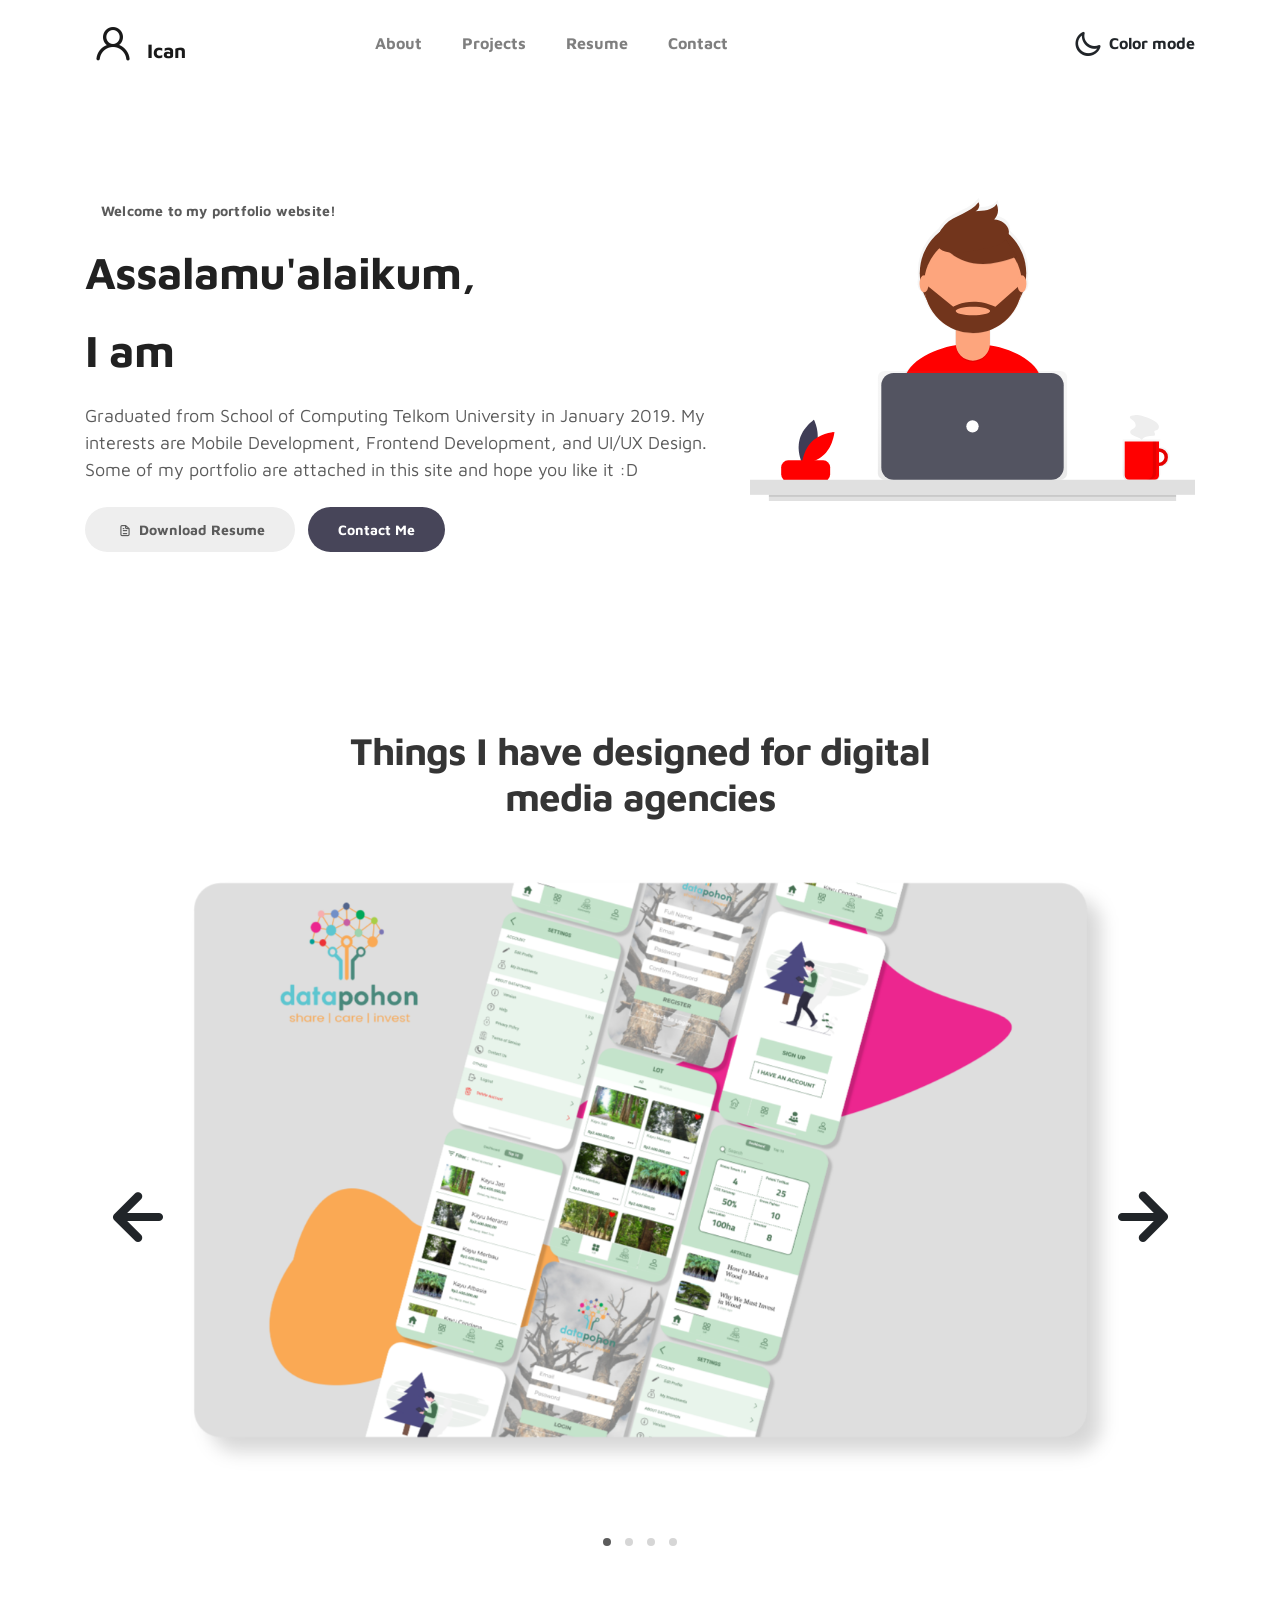
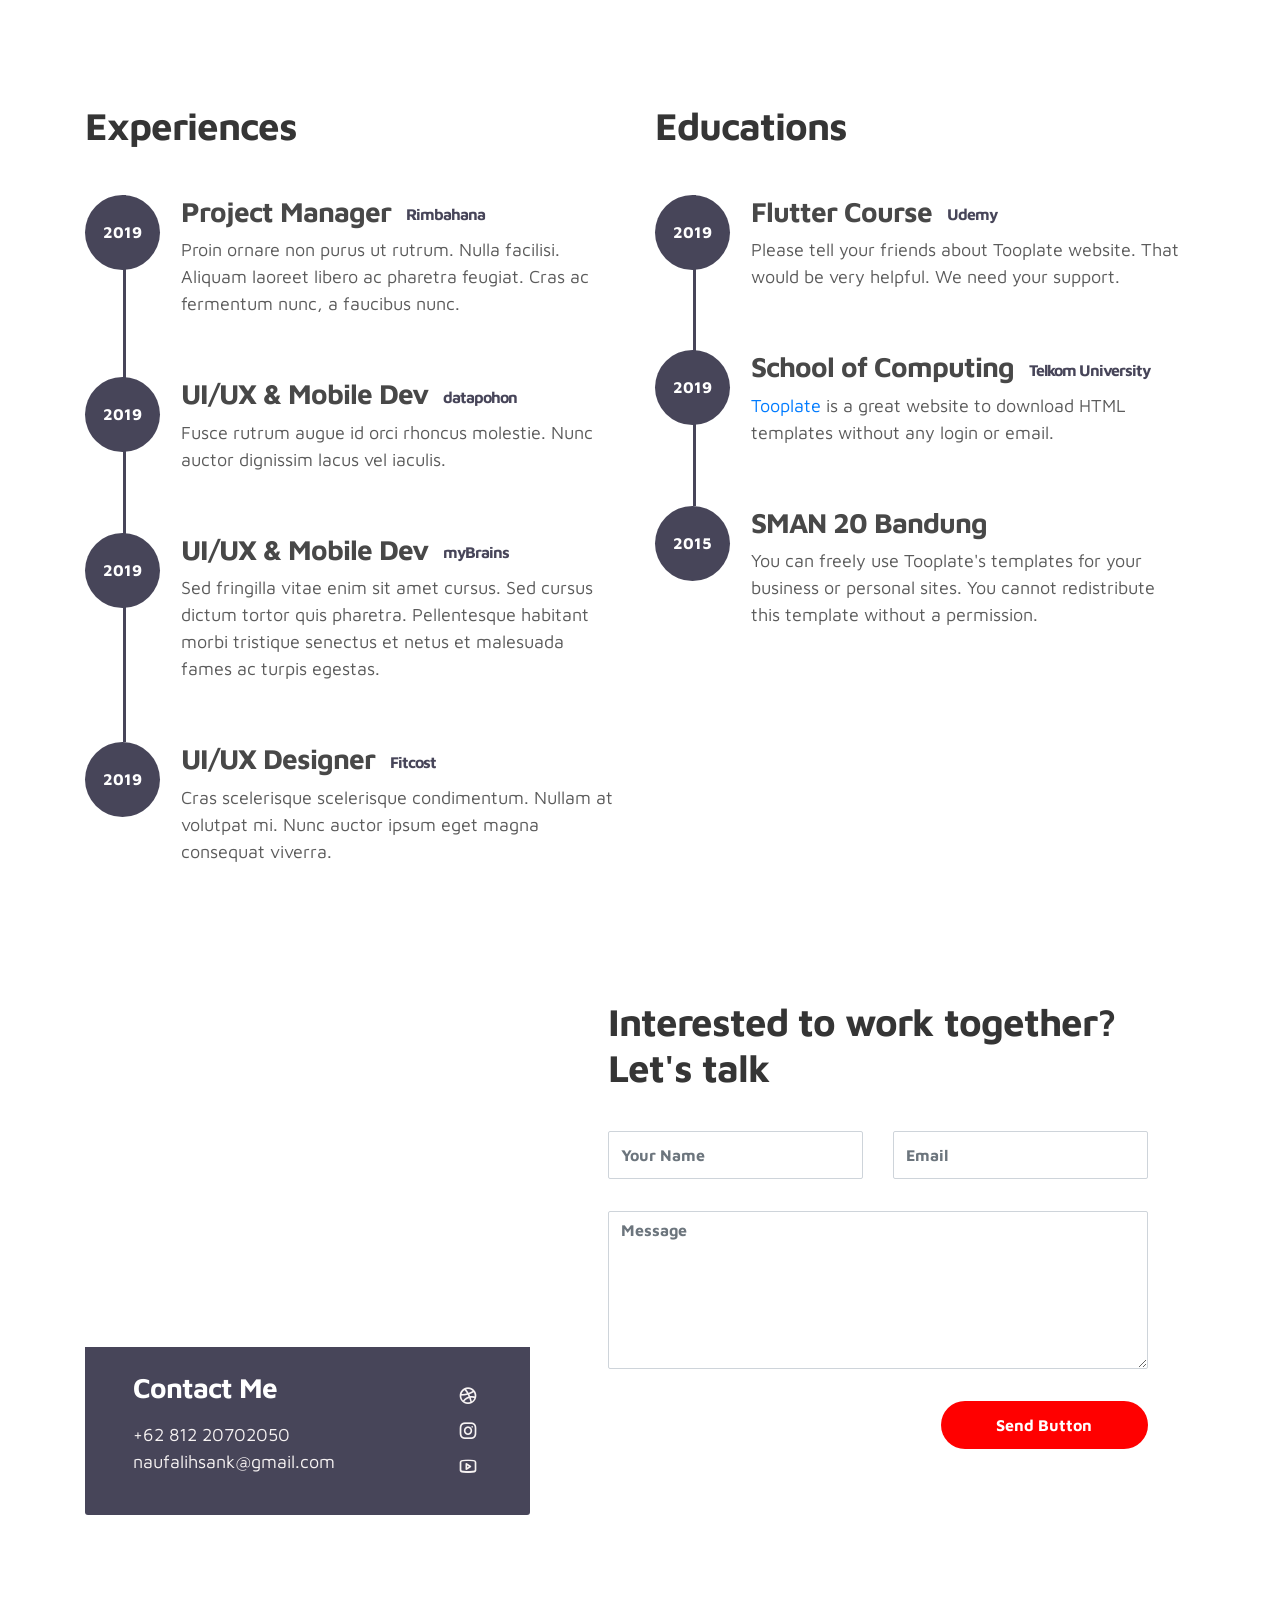
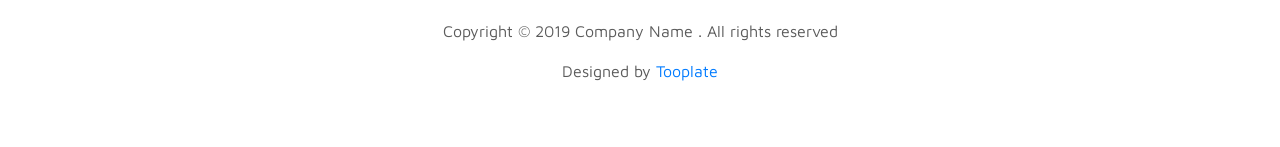
==== index.html @ c7751d45 "Pemindahan file ke route" ====
<!doctype html>
<html lang="en">

<head>
    <meta charset="utf-8">
    <meta name="viewport" content="width=device-width, initial-scale=1, shrink-to-fit=no">
    <meta name="description" content="">
    <meta name="author" content="">

    <title>Marvel HTML Bootstrap 4 Template</title>

    <link rel="stylesheet" href="css/bootstrap.min.css">
    <link rel="stylesheet" href="css/unicons.css">
    <link rel="stylesheet" href="css/owl.carousel.min.css">
    <link rel="stylesheet" href="css/owl.theme.default.min.css">
    <link rel="stylesheet" href="css/new-style.css">

    <!-- MAIN STYLE -->
    <link rel="stylesheet" href="css/tooplate-style.css">

    <style>
        .animated-info {
            display: inline-block;
            vertical-align: top;
            margin-top: 5px;
            min-width: 330px;
            position: relative;
        }
        
        /* .animated-item {
            color: #ff0000;
            font-size: 33px;
            line-height: inherit;
            display: block;
            opacity: 0;
            overflow: hidden;
            position: absolute;
            top: 0;
            right: 0;
            left: 0;
            animation: BottomTotop 4s linear infinite 0s;
        } */
        
        .im {
            margin-right: 0px;
        }
        
        a:hover {
            color: #ff0000 !important;
        }
        
        .contact-form .submit-btn {
            background: #ff0000;
            border-radius: 50px;
            color: #ffffff;
            font-weight: bold;
            border: 0;
            cursor: pointer;
            transition: all 0.4s ease;
        }
        
        .navbar-light .navbar-nav .nav-link:focus,
        .navbar-light .navbar-nav .nav-link:hover {
            color: #ff0000;
            font-weight: bold;
        }
        
        .owl-prev:hover {
            color: #ff0000;
        }
    </style>

    <!--

Tooplate 2115 Marvel

https://www.tooplate.com/view/2115-marvel

-->
</head>

<body>

    <!-- MENU -->
    <nav class="navbar navbar-expand-sm navbar-light">
        <div class="container">
            <a class="navbar-brand" href="index.html"><i class='uil uil-user'></i> Ican</a>

            <button class="navbar-toggler" type="button" data-toggle="collapse" data-target="#navbarNav" aria-controls="navbarNav" aria-expanded="false" aria-label="Toggle navigation">
                <span class="navbar-toggler-icon"></span>
                <span class="navbar-toggler-icon"></span>
                <span class="navbar-toggler-icon"></span>
            </button>

            <div class="collapse navbar-collapse" id="navbarNav">
                <ul class="navbar-nav mx-auto">
                    <li class="nav-item">
                        <a href="#about" class="nav-link"><span data-hover="About">About</span></a>
                    </li>
                    <li class="nav-item">
                        <a href="#project" class="nav-link"><span data-hover="Projects">Projects</span></a>
                    </li>
                    <li class="nav-item">
                        <a href="#resume" class="nav-link"><span data-hover="Resume">Resume</span></a>
                    </li>
                    <li class="nav-item">
                        <a href="#contact" class="nav-link"><span data-hover="Contact">Contact</span></a>
                    </li>
                </ul>

                <ul class="navbar-nav ml-lg-auto">
                    <div class="ml-lg-4">
                        <div class="color-mode d-lg-flex justify-content-center align-items-center">
                            <i class="color-mode-icon"></i> Color mode
                        </div>
                    </div>
                </ul>
            </div>
        </div>
    </nav>

    <!-- ABOUT -->
    <section class="about full-screen d-lg-flex justify-content-center align-items-center" id="about">
        <div class="container">
            <div class="row">

                <div class="col-lg-7 col-md-12 col-12 d-flex align-items-center">
                    <div class="about-text">
                        <small class="small-text">Welcome to <span class="mobile-block">my portfolio website!</span></small>
                        <h1 class="animated animated-text">
                            <span class="mr-2">Assalamu'alaikum,</span>
                            <div class="row" style="margin: 24px 0;">
                                <div class="mr-2">I am</div>
                                <div class="animated-info">
                                    <span class="animated-item">Mobile App Developer</span>
                                    <span class="animated-item">UI/UX Designer</span>
                                    <span class="animated-item">Frontend Engineer</span>
                                </div>
                            </div>

                        </h1>

                        <p>Graduated from School of Computing Telkom University in January 2019. My interests are Mobile Development, Frontend Development, and UI/UX Design. Some of my portfolio are attached in this site and hope you like it :D</p>

                        <div class="custom-btn-group mt-4">
                            <a href="#" class="btn mr-lg-2 custom-btn"><i class='uil uil-file-alt'></i> Download Resume</a>
                            <a href="#contact" class="btn custom-btn custom-btn-bg custom-btn-link">Contact Me</a>
                        </div>
                    </div>
                </div>

                <div class="col-lg-5 col-md-12 col-12">
                    <div class="about-image svg">
                        <img src="images/undraw/undraw_Designer_by46.svg" class="img-fluid" alt="svg image">
                    </div>
                </div>

            </div>
        </div>
    </section>

    <!-- PROJECTS -->
    <section class="project py-5" id="project">
        <div class="container">

            <div class="row">
                <div class="col-lg-11 text-center mx-auto col-12">

                    <div class="col-lg-8 mx-auto">
                        <h2>Things I have designed for digital media agencies</h2>
                    </div>

                    <div class="owl-carousel owl-theme">
                        <div class="item">
                            <div class="project-info">
                                <img src="images/project/portfolio 1.png" class="img-fluid" alt="project image">
                            </div>
                        </div>

                        <div class="item">
                            <div class="project-info">
                                <img src="images/project/portfolio 2.png" class="img-fluid" alt="project image">
                            </div>
                        </div>

                        <div class="item">
                            <div class="project-info">
                                <img src="images/project/portfolio 3.png" class="img-fluid" alt="project image">
                            </div>
                        </div>

                        <div class="item">
                            <div class="project-info">
                                <img src="images/project/portfolio 4.png" class="img-fluid" alt="project image">
                            </div>
                        </div>

                        <!-- <div class="item">
                            <div class="project-info">
                                <img src="images/project/project-image05.png" class="img-fluid" alt="project image">
                            </div>
                        </div> -->
                    </div>

                </div>
            </div>
        </div>
    </section>

    <!-- FEATURES -->
    <section class="resume py-5 d-lg-flex justify-content-center align-items-center" id="resume">
        <div class="container">
            <div class="row">

                <div class="col-lg-6 col-12">
                    <h2 class="mb-4">Experiences</h2>

                    <div class="timeline">
                        <div class="timeline-wrapper">
                            <div class="timeline-yr">
                                <span>2019</span>
                            </div>
                            <div class="timeline-info">
                                <h3><span>Project Manager</span><small>Rimbahana</small></h3>
                                <p>Proin ornare non purus ut rutrum. Nulla facilisi. Aliquam laoreet libero ac pharetra feugiat. Cras ac fermentum nunc, a faucibus nunc.</p>
                            </div>
                        </div>

                        <div class="timeline-wrapper">
                            <div class="timeline-yr">
                                <span>2019</span>
                            </div>
                            <div class="timeline-info">
                                <h3><span>UI/UX & Mobile Dev</span><small>datapohon</small></h3>
                                <p>Fusce rutrum augue id orci rhoncus molestie. Nunc auctor dignissim lacus vel iaculis.</p>
                            </div>
                        </div>

                        <div class="timeline-wrapper">
                            <div class="timeline-yr">
                                <span>2019</span>
                            </div>
                            <div class="timeline-info">
                                <h3><span>UI/UX & Mobile Dev<small>myBrains</small></h3>
                                <p>Sed fringilla vitae enim sit amet cursus. Sed cursus dictum tortor quis pharetra. Pellentesque habitant morbi tristique senectus et netus et malesuada fames ac turpis egestas.</p>
                            </div>
                        </div>

                        <div class="timeline-wrapper">
                            <div class="timeline-yr">
                                <span>2019</span>
                            </div>
                            <div class="timeline-info">
                                <h3><span>UI/UX Designer<small>Fitcost</small></h3>
                                <p>Cras scelerisque scelerisque condimentum. Nullam at volutpat mi. Nunc auctor ipsum eget magna consequat viverra.</p>
                            </div>
                        </div>

                    </div>
                </div>

                <div class="col-lg-6 col-12">
                  <h2 class="mb-4 mobile-mt-2">Educations</h2>

                    <div class="timeline">
                        <div class="timeline-wrapper">
                             <div class="timeline-yr">
                                  <span>2019</span>
                            </div>
                            <div class="timeline-info">
                                <h3><span>Flutter Course</span><small>Udemy</small></h3>
                                <p>Please tell your friends about Tooplate website. That would be very helpful. We need your support.</p>
                            </div>
                        </div>

                        <div class="timeline-wrapper">
                            <div class="timeline-yr">
                                <span>2019</span>
                            </div>
                            <div class="timeline-info">
                                <h3><span>School of Computing</span><small>Telkom University</small></h3>
                                <p><a rel="nofollow" href="https://www.facebook.com/tooplate">Tooplate</a> is a great website to download HTML templates without any login or email.</p>
                            </div>
                        </div>

                        <div class="timeline-wrapper">
                            <div class="timeline-yr">
                                <span>2015</span>
                            </div>
                            <div class="timeline-info">
                                <h3><span>SMAN 20 Bandung</span></h3>
                                <p>You can freely use Tooplate's templates for your business or personal sites. You cannot redistribute this template without a permission.</p>
                            </div>
                        </div>

                    </div>
                </div>

            </div>
        </div>
    </section>

    <!-- CONTACT -->
    <section class="contact py-5" id="contact">
        <div class="container">
            <div class="row">

                <div class="col-lg-5 mr-lg-5 col-12">
                    <div class="google-map w-100">
                        <iframe src="https://www.google.com/maps/embed?pb=!1m18!1m12!1m3!1d3960.8433126747154!2d107.659689214068!3d-6.909331495007591!2m3!1f0!2f0!3f0!3m2!1i1024!2i768!4f13.1!3m3!1m2!1s0x2e68e7f393817ad3%3A0xc4da21b7d387ccee!2sJl.%20Setra%20Dago%20Tim.%20IV%20No.1%2C%20Antapani%20Wetan%2C%20Kec.%20Antapani%2C%20Kota%20Bandung%2C%20Jawa%20Barat%2040291!5e0!3m2!1sen!2sid!4v1566881014087!5m2!1sen!2sid"
                            width="400" height="350" frameborder="0" style="border:0;" allowfullscreen=""></iframe>
                        <!-- <iframe src="https://www.google.com/maps/embed?pb=!1m18!1m12!1m3!1d12088.558402180099!2d-73.99373482142036!3d40.75895421922642!2m3!1f0!2f0!3f0!3m2!1i1024!2i768!4f13.1!3m3!1m2!1s0x89c25855b8fb3083%3A0xa0f9aef176042a5c!2sTheater+District%2C+New+York%2C+NY%2C+USA!5e0!3m2!1sen!2smm!4v1549875377188"
                            width="400" height="300" frameborder="0" style="border:0" allowfullscreen></iframe> -->
                    </div>

                    <div class="contact-info d-flex justify-content-between align-items-center py-4 px-lg-5">
                        <div class="contact-info-item">
                            <h3 class="mb-3 text-white">Contact Me</h3>
                            <p class="footer-text mb-0">+62 812 20702050</p>
                            <p><a href="mailto:hello@company.co">naufalihsank@gmail.com</a></p>
                        </div>

                        <ul class="social-links">
                            <li>
                                <a href="https://dribbble.com/icannaufalihsan" class="uil uil-dribbble" data-toggle="tooltip" data-placement="left" title="Dribbble"></a>
                            </li>
                            <li>
                                <a href="https://www.instagram.com/icannaufalihsan/" class="uil uil-instagram" data-toggle="tooltip" data-placement="left" title="Instagram"></a>
                            </li>
                            <li>
                                <a href="#" class="uil uil-youtube" data-toggle="tooltip" data-placement="left" title="Youtube"></a>
                            </li>
                        </ul>
                    </div>
                </div>

                <div class="col-lg-6 col-12">
                    <div class="contact-form">
                        <h2 class="mb-4">Interested to work together? Let's talk</h2>

                        <form action="" method="get">
                            <div class="row">
                                <div class="col-lg-6 col-12">
                                    <input type="text" class="form-control" name="name" placeholder="Your Name" id="name">
                                </div>

                                <div class="col-lg-6 col-12">
                                    <input type="email" class="form-control" name="email" placeholder="Email" id="email">
                                </div>

                                <div class="col-12">
                                    <textarea name="message" rows="6" class="form-control" id="message" placeholder="Message"></textarea>
                                </div>

                                <div class="ml-lg-auto col-lg-5 col-12">
                                    <input type="submit" class="form-control submit-btn" value="Send Button">
                                </div>
                            </div>
                        </form>
                    </div>
                </div>

            </div>
        </div>
    </section>

    <!-- FOOTER -->
    <footer class="footer py-5">
        <div class="container">
            <div class="row">

                <div class="col-lg-12 col-12">
                    <p class="copyright-text text-center">Copyright &copy; 2019 Company Name . All rights reserved</p>
                    <p class="copyright-text text-center">Designed by <a rel="nofollow" href="https://www.facebook.com/tooplate">Tooplate</a></p>
                </div>

            </div>
        </div>
    </footer>

    <script src="js/jquery-3.3.1.min.js"></script>
    <script src="js/popper.min.js"></script>
    <script src="js/bootstrap.min.js"></script>
    <script src="js/Headroom.js"></script>
    <script src="js/jQuery.headroom.js"></script>
    <script src="js/owl.carousel.min.js"></script>
    <script src="js/smoothscroll.js"></script>
    <script src="js/custom.js"></script>

</body>

</html>
---- css/unicons.css ----
@font-face {
  font-family: 'unicons';
  src: url('../font/unicons.eot?42479262');
  src: url('../font/unicons.eot?42479262#iefix') format('embedded-opentype'),
       url('../font/unicons.woff2?42479262') format('woff2'),
       url('../font/unicons.woff?42479262') format('woff'),
       url('../font/unicons.ttf?42479262') format('truetype'),
       url('../font/unicons.svg?42479262#unicons') format('svg');
  font-weight: normal;
  font-style: normal;
}
/* Chrome hack: SVG is rendered more smooth in Windozze. 100% magic, uncomment if you need it. */
/* Note, that will break hinting! In other OS-es font will be not as sharp as it could be */
/*
@media screen and (-webkit-min-device-pixel-ratio:0) {
  @font-face {
    font-family: 'unicons';
    src: url('../font/unicons.svg?42479262#unicons') format('svg');
  }
}
*/
 
 [class^="uil-"]:before, [class*=" uil-"]:before {
  font-family: "unicons";
  font-style: normal;
  font-weight: normal;
  speak: none;
 
  display: inline-block;
  text-decoration: inherit;
  width: 1em;
  margin-right: .2em;
  text-align: center;
  /* opacity: .8; */
 
  /* For safety - reset parent styles, that can break glyph codes*/
  font-variant: normal;
  text-transform: none;
 
  /* fix buttons height, for twitter bootstrap */
  line-height: 1em;
 
  /* Animation center compensation - margins should be symmetric */
  /* remove if not needed */
  margin-left: .2em;
 
  /* you can be more comfortable with increased icons size */
  /* font-size: 120%; */
 
  /* Font smoothing. That was taken from TWBS */
  -webkit-font-smoothing: antialiased;
  -moz-osx-font-smoothing: grayscale;
 
  /* Uncomment for 3D effect */
  /* text-shadow: 1px 1px 1px rgba(127, 127, 127, 0.3); */
}
 
.uil-abacus:before { content: '\e800'; } /* '' */
.uil-accessible-icon-alt:before { content: '\e801'; } /* '' */
.uil-adjust-alt:before { content: '\e802'; } /* '' */
.uil-adjust-circle:before { content: '\e803'; } /* '' */
.uil-adjust-half:before { content: '\e804'; } /* '' */
.uil-adjust:before { content: '\e805'; } /* '' */
.uil-airplay:before { content: '\e806'; } /* '' */
.uil-align-alt:before { content: '\e807'; } /* '' */
.uil-align-center-alt:before { content: '\e808'; } /* '' */
.uil-align-center-h:before { content: '\e809'; } /* '' */
.uil-align-center-justify:before { content: '\e80a'; } /* '' */
.uil-align-center-v:before { content: '\e80b'; } /* '' */
.uil-align-center:before { content: '\e80c'; } /* '' */
.uil-align-justify:before { content: '\e80d'; } /* '' */
.uil-align-left-justify:before { content: '\e80e'; } /* '' */
.uil-align-left:before { content: '\e80f'; } /* '' */
.uil-align-letter-right:before { content: '\e810'; } /* '' */
.uil-align-right-justify:before { content: '\e811'; } /* '' */
.uil-align-right:before { content: '\e812'; } /* '' */
.uil-align:before { content: '\e813'; } /* '' */
.uil-ambulance:before { content: '\e814'; } /* '' */
.uil-analysis:before { content: '\e815'; } /* '' */
.uil-analytics:before { content: '\e816'; } /* '' */
.uil-anchor:before { content: '\e817'; } /* '' */
.uil-android-phone-slash:before { content: '\e818'; } /* '' */
.uil-angle-double-down:before { content: '\e819'; } /* '' */
.uil-angle-double-left:before { content: '\e81a'; } /* '' */
.uil-angle-double-right:before { content: '\e81b'; } /* '' */
.uil-angle-double-up:before { content: '\e81c'; } /* '' */
.uil-angle-down:before { content: '\e81d'; } /* '' */
.uil-angle-left:before { content: '\e81e'; } /* '' */
.uil-angle-right-b:before { content: '\e81f'; } /* '' */
.uil-angle-right:before { content: '\e820'; } /* '' */
.uil-angle-up:before { content: '\e821'; } /* '' */
.uil-annoyed-alt:before { content: '\e822'; } /* '' */
.uil-annoyed:before { content: '\e823'; } /* '' */
.uil-apps:before { content: '\e824'; } /* '' */
.uil-archive-alt:before { content: '\e825'; } /* '' */
.uil-archive:before { content: '\e826'; } /* '' */
.uil-arrow-break:before { content: '\e827'; } /* '' */
.uil-arrow-circle-down:before { content: '\e828'; } /* '' */
.uil-arrow-circle-left:before { content: '\e829'; } /* '' */
.uil-arrow-circle-right:before { content: '\e82a'; } /* '' */
.uil-arrow-circle-up:before { content: '\e82b'; } /* '' */
.uil-arrow-compress-h:before { content: '\e82c'; } /* '' */
.uil-arrow-down-left:before { content: '\e82d'; } /* '' */
.uil-arrow-down-right:before { content: '\e82e'; } /* '' */
.uil-arrow-down:before { content: '\e82f'; } /* '' */
.uil-arrow-from-right:before { content: '\e830'; } /* '' */
.uil-arrow-from-top:before { content: '\e831'; } /* '' */
.uil-arrow-growth:before { content: '\e832'; } /* '' */
.uil-arrow-left:before { content: '\e833'; } /* '' */
.uil-arrow-random:before { content: '\e834'; } /* '' */
.uil-arrow-resize-diagonal:before { content: '\e835'; } /* '' */
.uil-arrow-right:before { content: '\e836'; } /* '' */
.uil-arrow-to-bottom:before { content: '\e837'; } /* '' */
.uil-arrow-to-right:before { content: '\e838'; } /* '' */
.uil-arrow-up-left:before { content: '\e839'; } /* '' */
.uil-arrow-up-right:before { content: '\e83a'; } /* '' */
.uil-arrow-up:before { content: '\e83b'; } /* '' */
.uil-arrows-h-alt:before { content: '\e83c'; } /* '' */
.uil-arrows-h:before { content: '\e83d'; } /* '' */
.uil-arrows-left-down:before { content: '\e83e'; } /* '' */
.uil-arrows-maximize:before { content: '\e83f'; } /* '' */
.uil-arrows-merge:before { content: '\e840'; } /* '' */
.uil-arrows-resize-h:before { content: '\e841'; } /* '' */
.uil-arrows-resize-v:before { content: '\e842'; } /* '' */
.uil-arrows-resize:before { content: '\e843'; } /* '' */
.uil-arrows-right-down:before { content: '\e844'; } /* '' */
.uil-arrows-shrink-h:before { content: '\e845'; } /* '' */
.uil-arrows-shrink-v:before { content: '\e846'; } /* '' */
.uil-arrows-up-right:before { content: '\e847'; } /* '' */
.uil-arrows-v-alt:before { content: '\e848'; } /* '' */
.uil-arrows-v:before { content: '\e849'; } /* '' */
.uil-at:before { content: '\e84a'; } /* '' */
.uil-atm-card:before { content: '\e84b'; } /* '' */
.uil-atom:before { content: '\e84c'; } /* '' */
.uil-auto-flash:before { content: '\e84d'; } /* '' */
.uil-award-alt:before { content: '\e84e'; } /* '' */
.uil-award:before { content: '\e84f'; } /* '' */
.uil-baby-carriage:before { content: '\e850'; } /* '' */
.uil-backpack:before { content: '\e851'; } /* '' */
.uil-backspace:before { content: '\e852'; } /* '' */
.uil-backward:before { content: '\e853'; } /* '' */
.uil-bag-alt:before { content: '\e854'; } /* '' */
.uil-bag-slash:before { content: '\e855'; } /* '' */
.uil-bag:before { content: '\e856'; } /* '' */
.uil-ball:before { content: '\e857'; } /* '' */
.uil-ban:before { content: '\e858'; } /* '' */
.uil-bars:before { content: '\e859'; } /* '' */
.uil-basketball-hoop:before { content: '\e85a'; } /* '' */
.uil-basketball:before { content: '\e85b'; } /* '' */
.uil-battery-bolt:before { content: '\e85c'; } /* '' */
.uil-battery-empty:before { content: '\e85d'; } /* '' */
.uil-bed-double:before { content: '\e85e'; } /* '' */
.uil-bed:before { content: '\e85f'; } /* '' */
.uil-bell-school:before { content: '\e860'; } /* '' */
.uil-bell-slash:before { content: '\e861'; } /* '' */
.uil-bill:before { content: '\e862'; } /* '' */
.uil-bitcoin-circle:before { content: '\e863'; } /* '' */
.uil-bitcoin:before { content: '\e864'; } /* '' */
.uil-bluetooth-b:before { content: '\e865'; } /* '' */
.uil-bolt-alt:before { content: '\e866'; } /* '' */
.uil-bolt-slash:before { content: '\e867'; } /* '' */
.uil-bolt:before { content: '\e868'; } /* '' */
.uil-book-alt:before { content: '\e869'; } /* '' */
.uil-book-medical:before { content: '\e86a'; } /* '' */
.uil-book-open:before { content: '\e86b'; } /* '' */
.uil-book-reader:before { content: '\e86c'; } /* '' */
.uil-book:before { content: '\e86d'; } /* '' */
.uil-bookmark-full:before { content: '\e86e'; } /* '' */
.uil-bookmark:before { content: '\e86f'; } /* '' */
.uil-books:before { content: '\e870'; } /* '' */
.uil-boombox:before { content: '\e871'; } /* '' */
.uil-border-alt:before { content: '\e872'; } /* '' */
.uil-border-bottom:before { content: '\e873'; } /* '' */
.uil-border-clear:before { content: '\e874'; } /* '' */
.uil-border-horizontal:before { content: '\e875'; } /* '' */
.uil-border-inner:before { content: '\e876'; } /* '' */
.uil-border-left:before { content: '\e877'; } /* '' */
.uil-border-out:before { content: '\e878'; } /* '' */
.uil-border-right:before { content: '\e879'; } /* '' */
.uil-border-top:before { content: '\e87a'; } /* '' */
.uil-border-vertical:before { content: '\e87b'; } /* '' */
.uil-box:before { content: '\e87c'; } /* '' */
.uil-briefcase-alt:before { content: '\e87d'; } /* '' */
.uil-briefcase:before { content: '\e87e'; } /* '' */
.uil-bright:before { content: '\e87f'; } /* '' */
.uil-brightness-empty:before { content: '\e880'; } /* '' */
.uil-brightness-half:before { content: '\e881'; } /* '' */
.uil-brightness-low:before { content: '\e882'; } /* '' */
.uil-brightness-minus:before { content: '\e883'; } /* '' */
.uil-brightness-plus:before { content: '\e884'; } /* '' */
.uil-brightness:before { content: '\e885'; } /* '' */
.uil-bring-bottom:before { content: '\e886'; } /* '' */
.uil-bring-front:before { content: '\e887'; } /* '' */
.uil-brush-alt:before { content: '\e888'; } /* '' */
.uil-bug:before { content: '\e889'; } /* '' */
.uil-building:before { content: '\e88a'; } /* '' */
.uil-bullseye:before { content: '\e88b'; } /* '' */
.uil-bus-alt:before { content: '\e88c'; } /* '' */
.uil-bus-school:before { content: '\e88d'; } /* '' */
.uil-bus:before { content: '\e88e'; } /* '' */
.uil-calcualtor:before { content: '\e88f'; } /* '' */
.uil-calculator-alt:before { content: '\e890'; } /* '' */
.uil-calendar-alt:before { content: '\e891'; } /* '' */
.uil-calendar-slash:before { content: '\e892'; } /* '' */
.uil-calender:before { content: '\e893'; } /* '' */
.uil-calling:before { content: '\e894'; } /* '' */
.uil-camera-plus:before { content: '\e895'; } /* '' */
.uil-camera-slash:before { content: '\e896'; } /* '' */
.uil-camera:before { content: '\e897'; } /* '' */
.uil-cancel:before { content: '\e898'; } /* '' */
.uil-capsule:before { content: '\e899'; } /* '' */
.uil-capture:before { content: '\e89a'; } /* '' */
.uil-car-sideview:before { content: '\e89b'; } /* '' */
.uil-car-slash:before { content: '\e89c'; } /* '' */
.uil-car-wash:before { content: '\e89d'; } /* '' */
.uil-car:before { content: '\e89e'; } /* '' */
.uil-card-atm:before { content: '\e89f'; } /* '' */
.uil-caret-right:before { content: '\e8a0'; } /* '' */
.uil-cart:before { content: '\e8a1'; } /* '' */
.uil-cell:before { content: '\e8a2'; } /* '' */
.uil-celsius:before { content: '\e8a3'; } /* '' */
.uil-chart-bar-alt:before { content: '\e8a4'; } /* '' */
.uil-chart-bar:before { content: '\e8a5'; } /* '' */
.uil-chart-down:before { content: '\e8a6'; } /* '' */
.uil-chart-growth-alt:before { content: '\e8a7'; } /* '' */
.uil-chart-growth:before { content: '\e8a8'; } /* '' */
.uil-chart-line:before { content: '\e8a9'; } /* '' */
.uil-chart-pie-alt:before { content: '\e8aa'; } /* '' */
.uil-chart-pie:before { content: '\e8ab'; } /* '' */
.uil-chart:before { content: '\e8ac'; } /* '' */
.uil-chat-bubble-user:before { content: '\e8ad'; } /* '' */
.uil-chat-info:before { content: '\e8ae'; } /* '' */
.uil-chat:before { content: '\e8af'; } /* '' */
.uil-check-circle:before { content: '\e8b0'; } /* '' */
.uil-check-square:before { content: '\e8b1'; } /* '' */
.uil-check:before { content: '\e8b2'; } /* '' */
.uil-circle-layer:before { content: '\e8b3'; } /* '' */
.uil-circle:before { content: '\e8b4'; } /* '' */
.uil-circuit:before { content: '\e8b5'; } /* '' */
.uil-clapper-board:before { content: '\e8b6'; } /* '' */
.uil-clipboard-alt:before { content: '\e8b7'; } /* '' */
.uil-clipboard-blank:before { content: '\e8b8'; } /* '' */
.uil-clipboard-notes:before { content: '\e8b9'; } /* '' */
.uil-clipboard:before { content: '\e8ba'; } /* '' */
.uil-clock-eight:before { content: '\e8bb'; } /* '' */
.uil-clock-five:before { content: '\e8bc'; } /* '' */
.uil-clock-nine:before { content: '\e8bd'; } /* '' */
.uil-clock-seven:before { content: '\e8be'; } /* '' */
.uil-clock-ten:before { content: '\e8bf'; } /* '' */
.uil-clock-three:before { content: '\e8c0'; } /* '' */
.uil-clock-two:before { content: '\e8c1'; } /* '' */
.uil-clock:before { content: '\e8c2'; } /* '' */
.uil-closed-captioning:before { content: '\e8c3'; } /* '' */
.uil-cloud-block:before { content: '\e8c4'; } /* '' */
.uil-cloud-bookmark:before { content: '\e8c5'; } /* '' */
.uil-cloud-check:before { content: '\e8c6'; } /* '' */
.uil-cloud-computing:before { content: '\e8c7'; } /* '' */
.uil-cloud-data-connection:before { content: '\e8c8'; } /* '' */
.uil-cloud-database-tree:before { content: '\e8c9'; } /* '' */
.uil-cloud-download:before { content: '\e8ca'; } /* '' */
.uil-cloud-drizzle:before { content: '\e8cb'; } /* '' */
.uil-cloud-exclamation:before { content: '\e8cc'; } /* '' */
.uil-cloud-hail:before { content: '\e8cd'; } /* '' */
.uil-cloud-heart:before { content: '\e8ce'; } /* '' */
.uil-cloud-info:before { content: '\e8cf'; } /* '' */
.uil-cloud-lock:before { content: '\e8d0'; } /* '' */
.uil-cloud-meatball:before { content: '\e8d1'; } /* '' */
.uil-cloud-moon-hail:before { content: '\e8d2'; } /* '' */
.uil-cloud-moon-meatball:before { content: '\e8d3'; } /* '' */
.uil-cloud-moon-rain:before { content: '\e8d4'; } /* '' */
.uil-cloud-moon-showers:before { content: '\e8d5'; } /* '' */
.uil-cloud-moon:before { content: '\e8d6'; } /* '' */
.uil-cloud-question:before { content: '\e8d7'; } /* '' */
.uil-cloud-rain-sun:before { content: '\e8d8'; } /* '' */
.uil-cloud-rain:before { content: '\e8d9'; } /* '' */
.uil-cloud-redo:before { content: '\e8da'; } /* '' */
.uil-cloud-set:before { content: '\e8db'; } /* '' */
.uil-cloud-share:before { content: '\e8dc'; } /* '' */
.uil-cloud-shield:before { content: '\e8dd'; } /* '' */
.uil-cloud-showers-alt:before { content: '\e8de'; } /* '' */
.uil-cloud-showers-heavy:before { content: '\e8df'; } /* '' */
.uil-cloud-showers:before { content: '\e8e0'; } /* '' */
.uil-cloud-slash:before { content: '\e8e1'; } /* '' */
.uil-cloud-sun-hail:before { content: '\e8e2'; } /* '' */
.uil-cloud-sun-meatball:before { content: '\e8e3'; } /* '' */
.uil-cloud-sun-rain-alt:before { content: '\e8e4'; } /* '' */
.uil-cloud-sun-rain:before { content: '\e8e5'; } /* '' */
.uil-cloud-sun-tear:before { content: '\e8e6'; } /* '' */
.uil-cloud-sun:before { content: '\e8e7'; } /* '' */
.uil-cloud-times:before { content: '\e8e8'; } /* '' */
.uil-cloud-unlock:before { content: '\e8e9'; } /* '' */
.uil-cloud-upload:before { content: '\e8ea'; } /* '' */
.uil-cloud-wifi:before { content: '\e8eb'; } /* '' */
.uil-cloud-wind:before { content: '\e8ec'; } /* '' */
.uil-cloud:before { content: '\e8ed'; } /* '' */
.uil-clouds:before { content: '\e8ee'; } /* '' */
.uil-club:before { content: '\e8ef'; } /* '' */
.uil-code:before { content: '\e8f0'; } /* '' */
.uil-coffee:before { content: '\e8f1'; } /* '' */
.uil-cog:before { content: '\e8f2'; } /* '' */
.uil-coins:before { content: '\e8f3'; } /* '' */
.uil-columns:before { content: '\e8f4'; } /* '' */
.uil-comment-alt-block:before { content: '\e8f5'; } /* '' */
.uil-comment-alt-chart-lines:before { content: '\e8f6'; } /* '' */
.uil-comment-alt-check:before { content: '\e8f7'; } /* '' */
.uil-comment-alt-dots:before { content: '\e8f8'; } /* '' */
.uil-comment-alt-download:before { content: '\e8f9'; } /* '' */
.uil-comment-alt-edit:before { content: '\e8fa'; } /* '' */
.uil-comment-alt-exclamation:before { content: '\e8fb'; } /* '' */
.uil-comment-alt-heart:before { content: '\e8fc'; } /* '' */
.uil-comment-alt-image:before { content: '\e8fd'; } /* '' */
.uil-comment-alt-info:before { content: '\e8fe'; } /* '' */
.uil-comment-alt-lines:before { content: '\e8ff'; } /* '' */
.uil-comment-alt-lock:before { content: '\e900'; } /* '' */
.uil-comment-alt-medical:before { content: '\e901'; } /* '' */
.uil-comment-alt-message:before { content: '\e902'; } /* '' */
.uil-comment-alt-notes:before { content: '\e903'; } /* '' */
.uil-comment-alt-plus:before { content: '\e904'; } /* '' */
.uil-comment-alt-question:before { content: '\e905'; } /* '' */
.uil-comment-alt-redo:before { content: '\e906'; } /* '' */
.uil-comment-alt-search:before { content: '\e907'; } /* '' */
.uil-comment-alt-share:before { content: '\e908'; } /* '' */
.uil-comment-alt-shield:before { content: '\e909'; } /* '' */
.uil-comment-alt-upload:before { content: '\e90a'; } /* '' */
.uil-comment-alt-verify:before { content: '\e90b'; } /* '' */
.uil-comment-alt:before { content: '\e90c'; } /* '' */
.uil-comment-block:before { content: '\e90d'; } /* '' */
.uil-comment-chart-line:before { content: '\e90e'; } /* '' */
.uil-comment-check:before { content: '\e90f'; } /* '' */
.uil-comment-dots:before { content: '\e910'; } /* '' */
.uil-comment-download:before { content: '\e911'; } /* '' */
.uil-comment-edit:before { content: '\e912'; } /* '' */
.uil-comment-exclamation:before { content: '\e913'; } /* '' */
.uil-comment-heart:before { content: '\e914'; } /* '' */
.uil-comment-image:before { content: '\e915'; } /* '' */
.uil-comment-info-alt:before { content: '\e916'; } /* '' */
.uil-comment-info:before { content: '\e917'; } /* '' */
.uil-comment-lines:before { content: '\e918'; } /* '' */
.uil-comment-lock:before { content: '\e919'; } /* '' */
.uil-comment-medical:before { content: '\e91a'; } /* '' */
.uil-comment-message:before { content: '\e91b'; } /* '' */
.uil-comment-notes:before { content: '\e91c'; } /* '' */
.uil-comment-plus:before { content: '\e91d'; } /* '' */
.uil-comment-question:before { content: '\e91e'; } /* '' */
.uil-comment-redo:before { content: '\e91f'; } /* '' */
.uil-comment-search:before { content: '\e920'; } /* '' */
.uil-comment-share:before { content: '\e921'; } /* '' */
.uil-comment-shield:before { content: '\e922'; } /* '' */
.uil-comment-slash:before { content: '\e923'; } /* '' */
.uil-comment-upload:before { content: '\e924'; } /* '' */
.uil-comment-verify:before { content: '\e925'; } /* '' */
.uil-comment:before { content: '\e926'; } /* '' */
.uil-comments-alt:before { content: '\e927'; } /* '' */
.uil-comments:before { content: '\e928'; } /* '' */
.uil-commnet-alt-slash:before { content: '\e929'; } /* '' */
.uil-compact-disc:before { content: '\e92a'; } /* '' */
.uil-compass:before { content: '\e92b'; } /* '' */
.uil-compress-alt-left:before { content: '\e92c'; } /* '' */
.uil-compress-alt:before { content: '\e92d'; } /* '' */
.uil-compress-arrows:before { content: '\e92e'; } /* '' */
.uil-compress-lines:before { content: '\e92f'; } /* '' */
.uil-compress-point:before { content: '\e930'; } /* '' */
.uil-compress-v:before { content: '\e931'; } /* '' */
.uil-compress:before { content: '\e932'; } /* '' */
.uil-computer-mouse:before { content: '\e933'; } /* '' */
.uil-confused:before { content: '\e934'; } /* '' */
.uil-constructor:before { content: '\e935'; } /* '' */
.uil-copy-alt:before { content: '\e936'; } /* '' */
.uil-copy-landscape:before { content: '\e937'; } /* '' */
.uil-copy:before { content: '\e938'; } /* '' */
.uil-copyright:before { content: '\e939'; } /* '' */
.uil-corner-down-left:before { content: '\e93a'; } /* '' */
.uil-corner-down-right-alt:before { content: '\e93b'; } /* '' */
.uil-corner-down-right:before { content: '\e93c'; } /* '' */
.uil-corner-left-down:before { content: '\e93d'; } /* '' */
.uil-corner-right-down:before { content: '\e93e'; } /* '' */
.uil-corner-up-left-alt:before { content: '\e93f'; } /* '' */
.uil-corner-up-left:before { content: '\e940'; } /* '' */
.uil-corner-up-right-alt:before { content: '\e941'; } /* '' */
.uil-corner-up-right:before { content: '\e942'; } /* '' */
.uil-creative-commons-pd-alt:before { content: '\e943'; } /* '' */
.uil-creative-commons-pd:before { content: '\e944'; } /* '' */
.uil-crockery:before { content: '\e945'; } /* '' */
.uil-crop-alt-rotate-left:before { content: '\e946'; } /* '' */
.uil-crop-alt-rotate-right:before { content: '\e947'; } /* '' */
.uil-crop-alt:before { content: '\e948'; } /* '' */
.uil-crosshair-alt:before { content: '\e949'; } /* '' */
.uil-crosshair:before { content: '\e94a'; } /* '' */
.uil-crosshairs:before { content: '\e94b'; } /* '' */
.uil-cube:before { content: '\e94c'; } /* '' */
.uil-data-sharing:before { content: '\e94d'; } /* '' */
.uil-database-alt:before { content: '\e94e'; } /* '' */
.uil-database:before { content: '\e94f'; } /* '' */
.uil-desert:before { content: '\e950'; } /* '' */
.uil-desktop-alt-slash:before { content: '\e951'; } /* '' */
.uil-desktop-alt:before { content: '\e952'; } /* '' */
.uil-desktop-cloud-alt:before { content: '\e953'; } /* '' */
.uil-desktop-slash:before { content: '\e954'; } /* '' */
.uil-desktop:before { content: '\e955'; } /* '' */
.uil-dialpad-alt:before { content: '\e956'; } /* '' */
.uil-dialpad:before { content: '\e957'; } /* '' */
.uil-diamond:before { content: '\e958'; } /* '' */
.uil-diary-alt:before { content: '\e959'; } /* '' */
.uil-diary:before { content: '\e95a'; } /* '' */
.uil-dice-five:before { content: '\e95b'; } /* '' */
.uil-dice-four:before { content: '\e95c'; } /* '' */
.uil-dice-one:before { content: '\e95d'; } /* '' */
.uil-dice-six:before { content: '\e95e'; } /* '' */
.uil-dice-three:before { content: '\e95f'; } /* '' */
.uil-dice-two:before { content: '\e960'; } /* '' */
.uil-direction:before { content: '\e961'; } /* '' */
.uil-directions:before { content: '\e962'; } /* '' */
.uil-dizzy-meh:before { content: '\e963'; } /* '' */
.uil-dna:before { content: '\e964'; } /* '' */
.uil-document-layout-center:before { content: '\e965'; } /* '' */
.uil-document-layout-left:before { content: '\e966'; } /* '' */
.uil-document-layout-right:before { content: '\e967'; } /* '' */
.uil-document:before { content: '\e968'; } /* '' */
.uil-dollar-alt:before { content: '\e969'; } /* '' */
.uil-dollar-sign-alt:before { content: '\e96a'; } /* '' */
.uil-dollar-sign:before { content: '\e96b'; } /* '' */
.uil-down-arrow:before { content: '\e96c'; } /* '' */
.uil-download-alt:before { content: '\e96d'; } /* '' */
.uil-dribbble:before { content: '\e96e'; } /* '' */
.uil-drill:before { content: '\e96f'; } /* '' */
.uil-dropbox:before { content: '\e970'; } /* '' */
.uil-dumbbell:before { content: '\e971'; } /* '' */
.uil-edit-alt:before { content: '\e972'; } /* '' */
.uil-edit:before { content: '\e973'; } /* '' */
.uil-ellipsis-h:before { content: '\e974'; } /* '' */
.uil-ellipsis-v:before { content: '\e975'; } /* '' */
.uil-emoji:before { content: '\e976'; } /* '' */
.uil-enter:before { content: '\e977'; } /* '' */
.uil-entry:before { content: '\e978'; } /* '' */
.uil-envelope-add:before { content: '\e979'; } /* '' */
.uil-envelope-alt:before { content: '\e97a'; } /* '' */
.uil-envelope-block:before { content: '\e97b'; } /* '' */
.uil-envelope-bookmark:before { content: '\e97c'; } /* '' */
.uil-envelope-check:before { content: '\e97d'; } /* '' */
.uil-envelope-download-alt:before { content: '\e97e'; } /* '' */
.uil-envelope-download:before { content: '\e97f'; } /* '' */
.uil-envelope-edit:before { content: '\e980'; } /* '' */
.uil-envelope-exclamation:before { content: '\e981'; } /* '' */
.uil-envelope-heart:before { content: '\e982'; } /* '' */
.uil-envelope-info:before { content: '\e983'; } /* '' */
.uil-envelope-lock:before { content: '\e984'; } /* '' */
.uil-envelope-minus:before { content: '\e985'; } /* '' */
.uil-envelope-open:before { content: '\e986'; } /* '' */
.uil-envelope-question:before { content: '\e987'; } /* '' */
.uil-envelope-receive:before { content: '\e988'; } /* '' */
.uil-envelope-redo:before { content: '\e989'; } /* '' */
.uil-envelope-search:before { content: '\e98a'; } /* '' */
.uil-envelope-send:before { content: '\e98b'; } /* '' */
.uil-envelope-share:before { content: '\e98c'; } /* '' */
.uil-envelope-shield:before { content: '\e98d'; } /* '' */
.uil-envelope-star:before { content: '\e98e'; } /* '' */
.uil-envelope-times:before { content: '\e98f'; } /* '' */
.uil-envelope-upload-alt:before { content: '\e990'; } /* '' */
.uil-envelope-upload:before { content: '\e991'; } /* '' */
.uil-envelope:before { content: '\e992'; } /* '' */
.uil-envelopes:before { content: '\e993'; } /* '' */
.uil-equal-circle:before { content: '\e994'; } /* '' */
.uil-euro-circle:before { content: '\e995'; } /* '' */
.uil-euro:before { content: '\e996'; } /* '' */
.uil-exchange-alt:before { content: '\e997'; } /* '' */
.uil-exchange:before { content: '\e998'; } /* '' */
.uil-exclamation-circle:before { content: '\e999'; } /* '' */
.uil-exclamation-octagon:before { content: '\e99a'; } /* '' */
.uil-exclamation-triangle:before { content: '\e99b'; } /* '' */
.uil-exclude:before { content: '\e99c'; } /* '' */
.uil-exit:before { content: '\e99d'; } /* '' */
.uil-expand-alt:before { content: '\e99e'; } /* '' */
.uil-expand-arrows-alt:before { content: '\e99f'; } /* '' */
.uil-expand-arrows:before { content: '\e9a0'; } /* '' */
.uil-expand-from-corner:before { content: '\e9a1'; } /* '' */
.uil-expand-left:before { content: '\e9a2'; } /* '' */
.uil-export:before { content: '\e9a3'; } /* '' */
.uil-exposure-alt:before { content: '\e9a4'; } /* '' */
.uil-exposure-increase:before { content: '\e9a5'; } /* '' */
.uil-external-link-alt:before { content: '\e9a6'; } /* '' */
.uil-eye-slash:before { content: '\e9a7'; } /* '' */
.uil-eye:before { content: '\e9a8'; } /* '' */
.uil-facebook:before { content: '\e9a9'; } /* '' */
.uil-fahrenheit:before { content: '\e9aa'; } /* '' */
.uil-fast-mail-alt:before { content: '\e9ab'; } /* '' */
.uil-fast-mail:before { content: '\e9ac'; } /* '' */
.uil-favorite:before { content: '\e9ad'; } /* '' */
.uil-feedback:before { content: '\e9ae'; } /* '' */
.uil-file-alt:before { content: '\e9af'; } /* '' */
.uil-file-blank:before { content: '\e9b0'; } /* '' */
.uil-file-block-alt:before { content: '\e9b1'; } /* '' */
.uil-file-bookmark-alt:before { content: '\e9b2'; } /* '' */
.uil-file-check-alt:before { content: '\e9b3'; } /* '' */
.uil-file-check:before { content: '\e9b4'; } /* '' */
.uil-file-contract-dollar:before { content: '\e9b5'; } /* '' */
.uil-file-copy-alt:before { content: '\e9b6'; } /* '' */
.uil-file-download-alt:before { content: '\e9b7'; } /* '' */
.uil-file-download:before { content: '\e9b8'; } /* '' */
.uil-file-edit-alt:before { content: '\e9b9'; } /* '' */
.uil-file-exclamation-alt:before { content: '\e9ba'; } /* '' */
.uil-file-exclamation:before { content: '\e9bb'; } /* '' */
.uil-file-heart:before { content: '\e9bc'; } /* '' */
.uil-file-info-alt:before { content: '\e9bd'; } /* '' */
.uil-file-landscape-alt:before { content: '\e9be'; } /* '' */
.uil-file-landscape:before { content: '\e9bf'; } /* '' */
.uil-file-lanscape-slash:before { content: '\e9c0'; } /* '' */
.uil-file-lock-alt:before { content: '\e9c1'; } /* '' */
.uil-file-medical-alt:before { content: '\e9c2'; } /* '' */
.uil-file-medical:before { content: '\e9c3'; } /* '' */
.uil-file-minus-alt:before { content: '\e9c4'; } /* '' */
.uil-file-minus:before { content: '\e9c5'; } /* '' */
.uil-file-network:before { content: '\e9c6'; } /* '' */
.uil-file-plus-alt:before { content: '\e9c7'; } /* '' */
.uil-file-plus:before { content: '\e9c8'; } /* '' */
.uil-file-question-alt:before { content: '\e9c9'; } /* '' */
.uil-file-question:before { content: '\e9ca'; } /* '' */
.uil-file-redo-alt:before { content: '\e9cb'; } /* '' */
.uil-file-search-alt:before { content: '\e9cc'; } /* '' */
.uil-file-share-alt:before { content: '\e9cd'; } /* '' */
.uil-file-shield-alt:before { content: '\e9ce'; } /* '' */
.uil-file-slash:before { content: '\e9cf'; } /* '' */
.uil-file-times-alt:before { content: '\e9d0'; } /* '' */
.uil-file-times:before { content: '\e9d1'; } /* '' */
.uil-file-upload-alt:before { content: '\e9d2'; } /* '' */
.uil-file-upload:before { content: '\e9d3'; } /* '' */
.uil-file:before { content: '\e9d4'; } /* '' */
.uil-files-landscapes-alt:before { content: '\e9d5'; } /* '' */
.uil-files-landscapes:before { content: '\e9d6'; } /* '' */
.uil-film:before { content: '\e9d7'; } /* '' */
.uil-filter-slash:before { content: '\e9d8'; } /* '' */
.uil-filter:before { content: '\e9d9'; } /* '' */
.uil-flask-potion:before { content: '\e9da'; } /* '' */
.uil-flask:before { content: '\e9db'; } /* '' */
.uil-flip-h-alt:before { content: '\e9dc'; } /* '' */
.uil-flip-h:before { content: '\e9dd'; } /* '' */
.uil-flip-v-alt:before { content: '\e9de'; } /* '' */
.uil-flip-v:before { content: '\e9df'; } /* '' */
.uil-flower:before { content: '\e9e0'; } /* '' */
.uil-focus-add:before { content: '\e9e1'; } /* '' */
.uil-focus-target:before { content: '\e9e2'; } /* '' */
.uil-focus:before { content: '\e9e3'; } /* '' */
.uil-folder-check:before { content: '\e9e4'; } /* '' */
.uil-folder-download:before { content: '\e9e5'; } /* '' */
.uil-folder-exclamation:before { content: '\e9e6'; } /* '' */
.uil-folder-heart:before { content: '\e9e7'; } /* '' */
.uil-folder-info:before { content: '\e9e8'; } /* '' */
.uil-folder-lock:before { content: '\e9e9'; } /* '' */
.uil-folder-medical:before { content: '\e9ea'; } /* '' */
.uil-folder-minus:before { content: '\e9eb'; } /* '' */
.uil-folder-network:before { content: '\e9ec'; } /* '' */
.uil-folder-plus:before { content: '\e9ed'; } /* '' */
.uil-folder-question:before { content: '\e9ee'; } /* '' */
.uil-folder-slash:before { content: '\e9ef'; } /* '' */
.uil-folder-times:before { content: '\e9f0'; } /* '' */
.uil-folder-upload:before { content: '\e9f1'; } /* '' */
.uil-folder:before { content: '\e9f2'; } /* '' */
.uil-food:before { content: '\e9f3'; } /* '' */
.uil-football-american:before { content: '\e9f4'; } /* '' */
.uil-football-ball:before { content: '\e9f5'; } /* '' */
.uil-football:before { content: '\e9f6'; } /* '' */
.uil-forecastcloud-moon-tear:before { content: '\e9f7'; } /* '' */
.uil-forwaded-call:before { content: '\e9f8'; } /* '' */
.uil-forward:before { content: '\e9f9'; } /* '' */
.uil-frown:before { content: '\e9fa'; } /* '' */
.uil-game-structure:before { content: '\e9fb'; } /* '' */
.uil-game:before { content: '\e9fc'; } /* '' */
.uil-gift:before { content: '\e9fd'; } /* '' */
.uil-glass-martini-alt-slash:before { content: '\e9fe'; } /* '' */
.uil-glass-martini-alt:before { content: '\e9ff'; } /* '' */
.uil-glass-martini:before { content: '\ea00'; } /* '' */
.uil-glass-tea:before { content: '\ea01'; } /* '' */
.uil-glass:before { content: '\ea02'; } /* '' */
.uil-globe:before { content: '\ea03'; } /* '' */
.uil-gold:before { content: '\ea04'; } /* '' */
.uil-google-drive:before { content: '\ea05'; } /* '' */
.uil-graduation-hat:before { content: '\ea06'; } /* '' */
.uil-graph-bar:before { content: '\ea07'; } /* '' */
.uil-grid:before { content: '\ea08'; } /* '' */
.uil-grids:before { content: '\ea09'; } /* '' */
.uil-grin-tongue-wink-alt:before { content: '\ea0a'; } /* '' */
.uil-grin-tongue-wink:before { content: '\ea0b'; } /* '' */
.uil-grin:before { content: '\ea0c'; } /* '' */
.uil-grip-horizontal-line:before { content: '\ea0d'; } /* '' */
.uil-hdd:before { content: '\ea0e'; } /* '' */
.uil-headphones-alt:before { content: '\ea0f'; } /* '' */
.uil-headphones:before { content: '\ea10'; } /* '' */
.uil-heart-alt:before { content: '\ea11'; } /* '' */
.uil-heart-medical:before { content: '\ea12'; } /* '' */
.uil-heart-rate:before { content: '\ea13'; } /* '' */
.uil-heart-sign:before { content: '\ea14'; } /* '' */
.uil-heart:before { content: '\ea15'; } /* '' */
.uil-heartbeat:before { content: '\ea16'; } /* '' */
.uil-history-alt:before { content: '\ea17'; } /* '' */
.uil-history:before { content: '\ea18'; } /* '' */
.uil-home-alt:before { content: '\ea19'; } /* '' */
.uil-home:before { content: '\ea1a'; } /* '' */
.uil-horizontal-align-center:before { content: '\ea1b'; } /* '' */
.uil-horizontal-align-left:before { content: '\ea1c'; } /* '' */
.uil-horizontal-align-right:before { content: '\ea1d'; } /* '' */
.uil-horizontal-distribution-center:before { content: '\ea1e'; } /* '' */
.uil-horizontal-distribution-left:before { content: '\ea1f'; } /* '' */
.uil-horizontal-distribution-right:before { content: '\ea20'; } /* '' */
.uil-hunting:before { content: '\ea21'; } /* '' */
.uil-image-alt-slash:before { content: '\ea22'; } /* '' */
.uil-image-block:before { content: '\ea23'; } /* '' */
.uil-image-broken:before { content: '\ea24'; } /* '' */
.uil-image-check:before { content: '\ea25'; } /* '' */
.uil-image-download:before { content: '\ea26'; } /* '' */
.uil-image-edit:before { content: '\ea27'; } /* '' */
.uil-image-lock:before { content: '\ea28'; } /* '' */
.uil-image-minus:before { content: '\ea29'; } /* '' */
.uil-image-plus:before { content: '\ea2a'; } /* '' */
.uil-image-question:before { content: '\ea2b'; } /* '' */
.uil-image-redo:before { content: '\ea2c'; } /* '' */
.uil-image-resize-landscape:before { content: '\ea2d'; } /* '' */
.uil-image-resize-square:before { content: '\ea2e'; } /* '' */
.uil-image-search:before { content: '\ea2f'; } /* '' */
.uil-image-share:before { content: '\ea30'; } /* '' */
.uil-image-shield:before { content: '\ea31'; } /* '' */
.uil-image-slash:before { content: '\ea32'; } /* '' */
.uil-image-times:before { content: '\ea33'; } /* '' */
.uil-image-upload:before { content: '\ea34'; } /* '' */
.uil-image-v:before { content: '\ea35'; } /* '' */
.uil-image:before { content: '\ea36'; } /* '' */
.uil-images:before { content: '\ea37'; } /* '' */
.uil-incoming-call:before { content: '\ea38'; } /* '' */
.uil-info-circle:before { content: '\ea39'; } /* '' */
.uil-instagram:before { content: '\ea3a'; } /* '' */
.uil-invoice:before { content: '\ea3b'; } /* '' */
.uil-jackhammer:before { content: '\ea3c'; } /* '' */
.uil-kayak:before { content: '\ea3d'; } /* '' */
.uil-key-skeleton-alt:before { content: '\ea3e'; } /* '' */
.uil-key-skeleton:before { content: '\ea3f'; } /* '' */
.uil-keyboard-alt:before { content: '\ea40'; } /* '' */
.uil-keyboard-hide:before { content: '\ea41'; } /* '' */
.uil-keyboard-show:before { content: '\ea42'; } /* '' */
.uil-keyboard:before { content: '\ea43'; } /* '' */
.uil-keyhole-circle:before { content: '\ea44'; } /* '' */
.uil-keyhole-square-full:before { content: '\ea45'; } /* '' */
.uil-keyhole-square:before { content: '\ea46'; } /* '' */
.uil-kid:before { content: '\ea47'; } /* '' */
.uil-label-alt:before { content: '\ea48'; } /* '' */
.uil-label:before { content: '\ea49'; } /* '' */
.uil-lamp:before { content: '\ea4a'; } /* '' */
.uil-laptop-cloud:before { content: '\ea4b'; } /* '' */
.uil-laptop:before { content: '\ea4c'; } /* '' */
.uil-laughing:before { content: '\ea4d'; } /* '' */
.uil-layer-group-slash:before { content: '\ea4e'; } /* '' */
.uil-layer-group:before { content: '\ea4f'; } /* '' */
.uil-layers-alt:before { content: '\ea50'; } /* '' */
.uil-layers-slash:before { content: '\ea51'; } /* '' */
.uil-layers:before { content: '\ea52'; } /* '' */
.uil-left-arrow-from-left:before { content: '\ea53'; } /* '' */
.uil-left-arrow-to-left:before { content: '\ea54'; } /* '' */
.uil-left-indent-alt:before { content: '\ea55'; } /* '' */
.uil-left-indent:before { content: '\ea56'; } /* '' */
.uil-life-ring:before { content: '\ea57'; } /* '' */
.uil-lightbulb-alt:before { content: '\ea58'; } /* '' */
.uil-lightbulb:before { content: '\ea59'; } /* '' */
.uil-line-alt:before { content: '\ea5a'; } /* '' */
.uil-line-spacing:before { content: '\ea5b'; } /* '' */
.uil-link-alt:before { content: '\ea5c'; } /* '' */
.uil-link-broken:before { content: '\ea5d'; } /* '' */
.uil-link-h:before { content: '\ea5e'; } /* '' */
.uil-link:before { content: '\ea5f'; } /* '' */
.uil-list-ui-alt:before { content: '\ea60'; } /* '' */
.uil-list-ul:before { content: '\ea61'; } /* '' */
.uil-location-arrow-alt:before { content: '\ea62'; } /* '' */
.uil-location-arrow:before { content: '\ea63'; } /* '' */
.uil-location-pin-alt:before { content: '\ea64'; } /* '' */
.uil-location-point:before { content: '\ea65'; } /* '' */
.uil-location:before { content: '\ea66'; } /* '' */
.uil-lock-access:before { content: '\ea67'; } /* '' */
.uil-lock-alt:before { content: '\ea68'; } /* '' */
.uil-lock-open-alt:before { content: '\ea69'; } /* '' */
.uil-lock-slash:before { content: '\ea6a'; } /* '' */
.uil-lock:before { content: '\ea6b'; } /* '' */
.uil-mailbox-alt:before { content: '\ea6c'; } /* '' */
.uil-mailbox:before { content: '\ea6d'; } /* '' */
.uil-map-marker-alt:before { content: '\ea6e'; } /* '' */
.uil-map-marker-edit:before { content: '\ea6f'; } /* '' */
.uil-map-marker-info:before { content: '\ea70'; } /* '' */
.uil-map-marker-minus:before { content: '\ea71'; } /* '' */
.uil-map-marker-plus:before { content: '\ea72'; } /* '' */
.uil-map-marker-question:before { content: '\ea73'; } /* '' */
.uil-map-marker-shield:before { content: '\ea74'; } /* '' */
.uil-map-marker-slash:before { content: '\ea75'; } /* '' */
.uil-map-marker:before { content: '\ea76'; } /* '' */
.uil-map-pin-alt:before { content: '\ea77'; } /* '' */
.uil-map-pin:before { content: '\ea78'; } /* '' */
.uil-map:before { content: '\ea79'; } /* '' */
.uil-mars:before { content: '\ea7a'; } /* '' */
.uil-maximize-left:before { content: '\ea7b'; } /* '' */
.uil-medal:before { content: '\ea7c'; } /* '' */
.uil-medical-drip:before { content: '\ea7d'; } /* '' */
.uil-medical-square-full:before { content: '\ea7e'; } /* '' */
.uil-medical-square:before { content: '\ea7f'; } /* '' */
.uil-medical:before { content: '\ea80'; } /* '' */
.uil-medkit:before { content: '\ea81'; } /* '' */
.uil-meeting-board:before { content: '\ea82'; } /* '' */
.uil-meh-alt:before { content: '\ea83'; } /* '' */
.uil-meh-closed-eye:before { content: '\ea84'; } /* '' */
.uil-meh:before { content: '\ea85'; } /* '' */
.uil-message:before { content: '\ea86'; } /* '' */
.uil-microphone-slash:before { content: '\ea87'; } /* '' */
.uil-microphone:before { content: '\ea88'; } /* '' */
.uil-minus-circle:before { content: '\ea89'; } /* '' */
.uil-minus-path:before { content: '\ea8a'; } /* '' */
.uil-minus-square-full:before { content: '\ea8b'; } /* '' */
.uil-minus-square:before { content: '\ea8c'; } /* '' */
.uil-minus:before { content: '\ea8d'; } /* '' */
.uil-missed-call:before { content: '\ea8e'; } /* '' */
.uil-mobey-bill-slash:before { content: '\ea8f'; } /* '' */
.uil-mobile-android-alt:before { content: '\ea90'; } /* '' */
.uil-mobile-android:before { content: '\ea91'; } /* '' */
.uil-mobile-vibrate:before { content: '\ea92'; } /* '' */
.uil-modem:before { content: '\ea93'; } /* '' */
.uil-money-bill-stack:before { content: '\ea94'; } /* '' */
.uil-money-bill:before { content: '\ea95'; } /* '' */
.uil-money-insert:before { content: '\ea96'; } /* '' */
.uil-money-stack:before { content: '\ea97'; } /* '' */
.uil-money-withdraw:before { content: '\ea98'; } /* '' */
.uil-money-withdrawal:before { content: '\ea99'; } /* '' */
.uil-moneybag-alt:before { content: '\ea9a'; } /* '' */
.uil-moneybag:before { content: '\ea9b'; } /* '' */
.uil-monitor-heart-rate:before { content: '\ea9c'; } /* '' */
.uil-monitor:before { content: '\ea9d'; } /* '' */
.uil-moon-eclipse:before { content: '\ea9e'; } /* '' */
.uil-moon:before { content: '\ea9f'; } /* '' */
.uil-moonset:before { content: '\eaa0'; } /* '' */
.uil-mountains-sun:before { content: '\eaa1'; } /* '' */
.uil-mountains:before { content: '\eaa2'; } /* '' */
.uil-mouse-alt:before { content: '\eaa3'; } /* '' */
.uil-mouse:before { content: '\eaa4'; } /* '' */
.uil-multiply:before { content: '\eaa5'; } /* '' */
.uil-music-note:before { content: '\eaa6'; } /* '' */
.uil-music-tune-slash:before { content: '\eaa7'; } /* '' */
.uil-music:before { content: '\eaa8'; } /* '' */
.uil-n-a:before { content: '\eaa9'; } /* '' */
.uil-navigator:before { content: '\eaaa'; } /* '' */
.uil-nerd:before { content: '\eaab'; } /* '' */
.uil-newspaper:before { content: '\eaac'; } /* '' */
.uil-ninja:before { content: '\eaad'; } /* '' */
.uil-no-entry:before { content: '\eaae'; } /* '' */
.uil-notebooks:before { content: '\eaaf'; } /* '' */
.uil-notes:before { content: '\eab0'; } /* '' */
.uil-object-group:before { content: '\eab1'; } /* '' */
.uil-object-ungroup:before { content: '\eab2'; } /* '' */
.uil-octagon:before { content: '\eab3'; } /* '' */
.uil-outgoing-call:before { content: '\eab4'; } /* '' */
.uil-package:before { content: '\eab5'; } /* '' */
.uil-padlock:before { content: '\eab6'; } /* '' */
.uil-paint-tool:before { content: '\eab7'; } /* '' */
.uil-panorama-h-alt:before { content: '\eab8'; } /* '' */
.uil-panorama-h:before { content: '\eab9'; } /* '' */
.uil-panorama-v:before { content: '\eaba'; } /* '' */
.uil-paperclip:before { content: '\eabb'; } /* '' */
.uil-paragraph:before { content: '\eabc'; } /* '' */
.uil-parcel:before { content: '\eabd'; } /* '' */
.uil-parking-square:before { content: '\eabe'; } /* '' */
.uil-pathfinder-unite:before { content: '\eabf'; } /* '' */
.uil-pathfinder:before { content: '\eac0'; } /* '' */
.uil-pause-circle:before { content: '\eac1'; } /* '' */
.uil-pause:before { content: '\eac2'; } /* '' */
.uil-pen:before { content: '\eac3'; } /* '' */
.uil-pentagon:before { content: '\eac4'; } /* '' */
.uil-phone-alt:before { content: '\eac5'; } /* '' */
.uil-phone-pause:before { content: '\eac6'; } /* '' */
.uil-phone-slash:before { content: '\eac7'; } /* '' */
.uil-phone-times:before { content: '\eac8'; } /* '' */
.uil-phone-volume:before { content: '\eac9'; } /* '' */
.uil-phone:before { content: '\eaca'; } /* '' */
.uil-picture:before { content: '\eacb'; } /* '' */
.uil-plane-arrival:before { content: '\eacc'; } /* '' */
.uil-plane-departure:before { content: '\eacd'; } /* '' */
.uil-plane-fly:before { content: '\eace'; } /* '' */
.uil-plane:before { content: '\eacf'; } /* '' */
.uil-play-circle:before { content: '\ead0'; } /* '' */
.uil-play:before { content: '\ead1'; } /* '' */
.uil-plug:before { content: '\ead2'; } /* '' */
.uil-plus-circle:before { content: '\ead3'; } /* '' */
.uil-plus-square:before { content: '\ead4'; } /* '' */
.uil-plus:before { content: '\ead5'; } /* '' */
.uil-podium:before { content: '\ead6'; } /* '' */
.uil-polygon:before { content: '\ead7'; } /* '' */
.uil-post-stamp:before { content: '\ead8'; } /* '' */
.uil-postcard:before { content: '\ead9'; } /* '' */
.uil-pound-circle:before { content: '\eada'; } /* '' */
.uil-pound:before { content: '\eadb'; } /* '' */
.uil-power:before { content: '\eadc'; } /* '' */
.uil-prescription-bottle:before { content: '\eadd'; } /* '' */
.uil-presentation-check:before { content: '\eade'; } /* '' */
.uil-presentation-edit:before { content: '\eadf'; } /* '' */
.uil-presentation-line:before { content: '\eae0'; } /* '' */
.uil-presentation-lines-alt:before { content: '\eae1'; } /* '' */
.uil-presentation-minus:before { content: '\eae2'; } /* '' */
.uil-presentation-play:before { content: '\eae3'; } /* '' */
.uil-presentation-plus:before { content: '\eae4'; } /* '' */
.uil-presentation-times:before { content: '\eae5'; } /* '' */
.uil-presentation:before { content: '\eae6'; } /* '' */
.uil-previous:before { content: '\eae7'; } /* '' */
.uil-pricetag-alt:before { content: '\eae8'; } /* '' */
.uil-print-slash:before { content: '\eae9'; } /* '' */
.uil-print:before { content: '\eaea'; } /* '' */
.uil-processor:before { content: '\eaeb'; } /* '' */
.uil-pump:before { content: '\eaec'; } /* '' */
.uil-puzzle-piece:before { content: '\eaed'; } /* '' */
.uil-question-circle:before { content: '\eaee'; } /* '' */
.uil-rainbow:before { content: '\eaef'; } /* '' */
.uil-raindrops-alt:before { content: '\eaf0'; } /* '' */
.uil-raindrops:before { content: '\eaf1'; } /* '' */
.uil-receipt-alt:before { content: '\eaf2'; } /* '' */
.uil-receipt:before { content: '\eaf3'; } /* '' */
.uil-record-audio:before { content: '\eaf4'; } /* '' */
.uil-redo:before { content: '\eaf5'; } /* '' */
.uil-refresh:before { content: '\eaf6'; } /* '' */
.uil-registered:before { content: '\eaf7'; } /* '' */
.uil-repeat:before { content: '\eaf8'; } /* '' */
.uil-restaurant:before { content: '\eaf9'; } /* '' */
.uil-right-indent-alt:before { content: '\eafa'; } /* '' */
.uil-rope-way:before { content: '\eafb'; } /* '' */
.uil-rotate-360:before { content: '\eafc'; } /* '' */
.uil-rss-alt:before { content: '\eafd'; } /* '' */
.uil-rss-interface:before { content: '\eafe'; } /* '' */
.uil-rss:before { content: '\eaff'; } /* '' */
.uil-ruler-combined:before { content: '\eb00'; } /* '' */
.uil-ruler:before { content: '\eb01'; } /* '' */
.uil-sad-cry:before { content: '\eb02'; } /* '' */
.uil-sad-crying:before { content: '\eb03'; } /* '' */
.uil-sad-dizzy:before { content: '\eb04'; } /* '' */
.uil-sad-squint:before { content: '\eb05'; } /* '' */
.uil-sad:before { content: '\eb06'; } /* '' */
.uil-scaling-left:before { content: '\eb07'; } /* '' */
.uil-scaling-right:before { content: '\eb08'; } /* '' */
.uil-scenery:before { content: '\eb09'; } /* '' */
.uil-schedule:before { content: '\eb0a'; } /* '' */
.uil-science:before { content: '\eb0b'; } /* '' */
.uil-screw:before { content: '\eb0c'; } /* '' */
.uil-scroll-h:before { content: '\eb0d'; } /* '' */
.uil-scroll:before { content: '\eb0e'; } /* '' */
.uil-search-alt:before { content: '\eb0f'; } /* '' */
.uil-search-minus:before { content: '\eb10'; } /* '' */
.uil-search-plus:before { content: '\eb11'; } /* '' */
.uil-search:before { content: '\eb12'; } /* '' */
.uil-server-alt:before { content: '\eb13'; } /* '' */
.uil-server-connection:before { content: '\eb14'; } /* '' */
.uil-server-network-alt:before { content: '\eb15'; } /* '' */
.uil-server-network:before { content: '\eb16'; } /* '' */
.uil-server:before { content: '\eb17'; } /* '' */
.uil-servers:before { content: '\eb18'; } /* '' */
.uil-servicemark:before { content: '\eb19'; } /* '' */
.uil-share-alt:before { content: '\eb1a'; } /* '' */
.uil-shield-check:before { content: '\eb1b'; } /* '' */
.uil-shield-exclamation:before { content: '\eb1c'; } /* '' */
.uil-shield-question:before { content: '\eb1d'; } /* '' */
.uil-shield-slash:before { content: '\eb1e'; } /* '' */
.uil-shield:before { content: '\eb1f'; } /* '' */
.uil-ship:before { content: '\eb20'; } /* '' */
.uil-shop:before { content: '\eb21'; } /* '' */
.uil-shopping-basket:before { content: '\eb22'; } /* '' */
.uil-shopping-cart-alt:before { content: '\eb23'; } /* '' */
.uil-shopping-trolley:before { content: '\eb24'; } /* '' */
.uil-shovel:before { content: '\eb25'; } /* '' */
.uil-shrink:before { content: '\eb26'; } /* '' */
.uil-shuffle:before { content: '\eb27'; } /* '' */
.uil-shutter-alt:before { content: '\eb28'; } /* '' */
.uil-shutter:before { content: '\eb29'; } /* '' */
.uil-sick:before { content: '\eb2a'; } /* '' */
.uil-sign-alt:before { content: '\eb2b'; } /* '' */
.uil-sign-in-alt:before { content: '\eb2c'; } /* '' */
.uil-sign-left:before { content: '\eb2d'; } /* '' */
.uil-sign-out-alt:before { content: '\eb2e'; } /* '' */
.uil-sign-right:before { content: '\eb2f'; } /* '' */
.uil-signal-alt-3:before { content: '\eb30'; } /* '' */
.uil-signal-alt:before { content: '\eb31'; } /* '' */
.uil-signal:before { content: '\eb32'; } /* '' */
.uil-silence:before { content: '\eb33'; } /* '' */
.uil-silent-squint:before { content: '\eb34'; } /* '' */
.uil-sim-card:before { content: '\eb35'; } /* '' */
.uil-sitemap:before { content: '\eb36'; } /* '' */
.uil-skip-forward-alt:before { content: '\eb37'; } /* '' */
.uil-skip-forward-circle:before { content: '\eb38'; } /* '' */
.uil-skip-forward:before { content: '\eb39'; } /* '' */
.uil-sliders-v-alt:before { content: '\eb3a'; } /* '' */
.uil-sliders-v:before { content: '\eb3b'; } /* '' */
.uil-smile-beam:before { content: '\eb3c'; } /* '' */
.uil-smile-dizzy:before { content: '\eb3d'; } /* '' */
.uil-smile-squint-wink-alt:before { content: '\eb3e'; } /* '' */
.uil-smile-squint-wink:before { content: '\eb3f'; } /* '' */
.uil-smile-wink-alt:before { content: '\eb40'; } /* '' */
.uil-smile-wink:before { content: '\eb41'; } /* '' */
.uil-smile:before { content: '\eb42'; } /* '' */
.uil-snow-flake:before { content: '\eb43'; } /* '' */
.uil-snowflake-alt:before { content: '\eb44'; } /* '' */
.uil-snowflake:before { content: '\eb45'; } /* '' */
.uil-sort-amount-down:before { content: '\eb46'; } /* '' */
.uil-sort-amount-up:before { content: '\eb47'; } /* '' */
.uil-sort:before { content: '\eb48'; } /* '' */
.uil-sorting:before { content: '\eb49'; } /* '' */
.uil-space-key:before { content: '\eb4a'; } /* '' */
.uil-spade:before { content: '\eb4b'; } /* '' */
.uil-sperms:before { content: '\eb4c'; } /* '' */
.uil-spin:before { content: '\eb4d'; } /* '' */
.uil-sport:before { content: '\eb4e'; } /* '' */
.uil-square-full:before { content: '\eb4f'; } /* '' */
.uil-square-shape:before { content: '\eb50'; } /* '' */
.uil-square:before { content: '\eb51'; } /* '' */
.uil-squint:before { content: '\eb52'; } /* '' */
.uil-star-half-alt:before { content: '\eb53'; } /* '' */
.uil-star:before { content: '\eb54'; } /* '' */
.uil-step-backward-alt:before { content: '\eb55'; } /* '' */
.uil-step-backward-circle:before { content: '\eb56'; } /* '' */
.uil-step-backward:before { content: '\eb57'; } /* '' */
.uil-step-forward:before { content: '\eb58'; } /* '' */
.uil-stop-circle:before { content: '\eb59'; } /* '' */
.uil-stopwatch-slash:before { content: '\eb5a'; } /* '' */
.uil-stopwatch:before { content: '\eb5b'; } /* '' */
.uil-store-alt:before { content: '\eb5c'; } /* '' */
.uil-store:before { content: '\eb5d'; } /* '' */
.uil-streering:before { content: '\eb5e'; } /* '' */
.uil-stretcher:before { content: '\eb5f'; } /* '' */
.uil-subject:before { content: '\eb60'; } /* '' */
.uil-subway-alt:before { content: '\eb61'; } /* '' */
.uil-subway:before { content: '\eb62'; } /* '' */
.uil-suitcase-alt:before { content: '\eb63'; } /* '' */
.uil-suitcase:before { content: '\eb64'; } /* '' */
.uil-sun:before { content: '\eb65'; } /* '' */
.uil-sunset:before { content: '\eb66'; } /* '' */
.uil-surprise:before { content: '\eb67'; } /* '' */
.uil-swatchbook:before { content: '\eb68'; } /* '' */
.uil-swimmer:before { content: '\eb69'; } /* '' */
.uil-symbol:before { content: '\eb6a'; } /* '' */
.uil-sync-exclamation:before { content: '\eb6b'; } /* '' */
.uil-sync-slash:before { content: '\eb6c'; } /* '' */
.uil-sync:before { content: '\eb6d'; } /* '' */
.uil-syringe:before { content: '\eb6e'; } /* '' */
.uil-table:before { content: '\eb6f'; } /* '' */
.uil-tablet:before { content: '\eb70'; } /* '' */
.uil-tablets:before { content: '\eb71'; } /* '' */
.uil-tachometer-fast:before { content: '\eb72'; } /* '' */
.uil-tag-alt:before { content: '\eb73'; } /* '' */
.uil-tag:before { content: '\eb74'; } /* '' */
.uil-tape:before { content: '\eb75'; } /* '' */
.uil-taxi:before { content: '\eb76'; } /* '' */
.uil-tear:before { content: '\eb77'; } /* '' */
.uil-technology:before { content: '\eb78'; } /* '' */
.uil-telescope:before { content: '\eb79'; } /* '' */
.uil-temperature-empty:before { content: '\eb7a'; } /* '' */
.uil-temperature-half:before { content: '\eb7b'; } /* '' */
.uil-temperature-minus:before { content: '\eb7c'; } /* '' */
.uil-temperature-plus:before { content: '\eb7d'; } /* '' */
.uil-temperature-quarter:before { content: '\eb7e'; } /* '' */
.uil-temperature-three-quarter:before { content: '\eb7f'; } /* '' */
.uil-temperature:before { content: '\eb80'; } /* '' */
.uil-text:before { content: '\eb81'; } /* '' */
.uil-th-large:before { content: '\eb82'; } /* '' */
.uil-th-slash:before { content: '\eb83'; } /* '' */
.uil-th:before { content: '\eb84'; } /* '' */
.uil-thermometer:before { content: '\eb85'; } /* '' */
.uil-thumbs-down:before { content: '\eb86'; } /* '' */
.uil-thumbs-up:before { content: '\eb87'; } /* '' */
.uil-thunderstorm-moon:before { content: '\eb88'; } /* '' */
.uil-thunderstorm-sun:before { content: '\eb89'; } /* '' */
.uil-thunderstorm:before { content: '\eb8a'; } /* '' */
.uil-ticket:before { content: '\eb8b'; } /* '' */
.uil-times-circle:before { content: '\eb8c'; } /* '' */
.uil-times-square:before { content: '\eb8d'; } /* '' */
.uil-times:before { content: '\eb8e'; } /* '' */
.uil-toggle-off:before { content: '\eb8f'; } /* '' */
.uil-toggle-on:before { content: '\eb90'; } /* '' */
.uil-top-arrow-from-top:before { content: '\eb91'; } /* '' */
.uil-top-arrow-to-top:before { content: '\eb92'; } /* '' */
.uil-tornado:before { content: '\eb93'; } /* '' */
.uil-trademark-circle:before { content: '\eb94'; } /* '' */
.uil-trademark:before { content: '\eb95'; } /* '' */
.uil-traffic-barrier:before { content: '\eb96'; } /* '' */
.uil-trash-alt:before { content: '\eb97'; } /* '' */
.uil-trash:before { content: '\eb98'; } /* '' */
.uil-trees:before { content: '\eb99'; } /* '' */
.uil-triangle:before { content: '\eb9a'; } /* '' */
.uil-trophy:before { content: '\eb9b'; } /* '' */
.uil-trowel:before { content: '\eb9c'; } /* '' */
.uil-truck-case:before { content: '\eb9d'; } /* '' */
.uil-truck-loading:before { content: '\eb9e'; } /* '' */
.uil-truck:before { content: '\eb9f'; } /* '' */
.uil-tv-retro-slash:before { content: '\eba0'; } /* '' */
.uil-tv-retro:before { content: '\eba1'; } /* '' */
.uil-umbrella:before { content: '\eba2'; } /* '' */
.uil-unamused:before { content: '\eba3'; } /* '' */
.uil-unlock-alt:before { content: '\eba4'; } /* '' */
.uil-unlock:before { content: '\eba5'; } /* '' */
.uil-upload-alt:before { content: '\eba6'; } /* '' */
.uil-upload:before { content: '\eba7'; } /* '' */
.uil-usd-circle:before { content: '\eba8'; } /* '' */
.uil-usd-square:before { content: '\eba9'; } /* '' */
.uil-user-check:before { content: '\ebaa'; } /* '' */
.uil-user-circle:before { content: '\ebab'; } /* '' */
.uil-user-exclamation:before { content: '\ebac'; } /* '' */
.uil-user-hard-hat:before { content: '\ebad'; } /* '' */
.uil-user-minus:before { content: '\ebae'; } /* '' */
.uil-user-plus:before { content: '\ebaf'; } /* '' */
.uil-user-square:before { content: '\ebb0'; } /* '' */
.uil-user-times:before { content: '\ebb1'; } /* '' */
.uil-user:before { content: '\ebb2'; } /* '' */
.uil-users-alt:before { content: '\ebb3'; } /* '' */
.uil-utensils-alt:before { content: '\ebb4'; } /* '' */
.uil-utensils:before { content: '\ebb5'; } /* '' */
.uil-vector-square-alt:before { content: '\ebb6'; } /* '' */
.uil-vector-square:before { content: '\ebb7'; } /* '' */
.uil-venus:before { content: '\ebb8'; } /* '' */
.uil-vertical-align-bottom:before { content: '\ebb9'; } /* '' */
.uil-vertical-align-center:before { content: '\ebba'; } /* '' */
.uil-vertical-align-top:before { content: '\ebbb'; } /* '' */
.uil-vertical-distribute-bottom:before { content: '\ebbc'; } /* '' */
.uil-vertical-distribution-center:before { content: '\ebbd'; } /* '' */
.uil-vertical-distribution-top:before { content: '\ebbe'; } /* '' */
.uil-video-slash:before { content: '\ebbf'; } /* '' */
.uil-video:before { content: '\ebc0'; } /* '' */
.uil-voicemail-rectangle:before { content: '\ebc1'; } /* '' */
.uil-voicemail:before { content: '\ebc2'; } /* '' */
.uil-volleyball:before { content: '\ebc3'; } /* '' */
.uil-volume-down:before { content: '\ebc4'; } /* '' */
.uil-volume-mute:before { content: '\ebc5'; } /* '' */
.uil-volume-off:before { content: '\ebc6'; } /* '' */
.uil-volume-up:before { content: '\ebc7'; } /* '' */
.uil-volume:before { content: '\ebc8'; } /* '' */
.uil-wall:before { content: '\ebc9'; } /* '' */
.uil-wallet:before { content: '\ebca'; } /* '' */
.uil-watch-alt:before { content: '\ebcb'; } /* '' */
.uil-watch:before { content: '\ebcc'; } /* '' */
.uil-water-drop-slash:before { content: '\ebcd'; } /* '' */
.uil-water-glass:before { content: '\ebce'; } /* '' */
.uil-water:before { content: '\ebcf'; } /* '' */
.uil-web-grid-alt:before { content: '\ebd0'; } /* '' */
.uil-web-grid:before { content: '\ebd1'; } /* '' */
.uil-web-section-alt:before { content: '\ebd2'; } /* '' */
.uil-web-section:before { content: '\ebd3'; } /* '' */
.uil-webcam:before { content: '\ebd4'; } /* '' */
.uil-weight:before { content: '\ebd5'; } /* '' */
.uil-wheel-barrow:before { content: '\ebd6'; } /* '' */
.uil-wheelchair-alt:before { content: '\ebd7'; } /* '' */
.uil-wheelchair:before { content: '\ebd8'; } /* '' */
.uil-wifi-router:before { content: '\ebd9'; } /* '' */
.uil-wifi-slash:before { content: '\ebda'; } /* '' */
.uil-wifi:before { content: '\ebdb'; } /* '' */
.uil-wind:before { content: '\ebdc'; } /* '' */
.uil-window-grid:before { content: '\ebdd'; } /* '' */
.uil-window-maximize:before { content: '\ebde'; } /* '' */
.uil-window-restore:before { content: '\ebdf'; } /* '' */
.uil-window-section:before { content: '\ebe0'; } /* '' */
.uil-window:before { content: '\ebe1'; } /* '' */
.uil-windsock:before { content: '\ebe2'; } /* '' */
.uil-wrench:before { content: '\ebe3'; } /* '' */
.uil-yellow:before { content: '\ebe4'; } /* '' */
.uil-yen-circle:before { content: '\ebe5'; } /* '' */
.uil-yen:before { content: '\ebe6'; } /* '' */
.uil-youtube-alt:before { content: '\ebe7'; } /* '' */
.uil-youtube:before { content: '\ebe8'; } /* '' */
---- css/new-style.css ----
.animated-item {
    font-size: 15px;
    line-height: inherit;
    display: block;
    opacity: 0;
    overflow: hidden;
    position: absolute;
    top: 0;
    right: 0;
    left: 0;
    animation: BottomTotop 6s linear infinite 0s;
}

.animated-info {
    display: inline-block;
    vertical-align: top;
    margin-top: 5px;
    min-width: 3000px;
    position: relative;
}
---- css/tooplate-style.css ----
/*

Tooplate 2115 Marvel

https://www.tooplate.com/view/2115-marvel

*/


@import url("https://fonts.googleapis.com/css?family=Maven+Pro:400,700");
body {
  font-family: "Maven Pro", sans-serif;
  padding-top: 70px;
}

.full-screen {
  padding: 8rem 0;
}

.small-text {
  color: #5b5b5b;
  font-size: 14px;
  font-weight: bold;
  padding: 8px 16px;
  border-radius: 50px;
  letter-spacing: 0.2px;
}

ul {
  margin: 0;
  padding: 0;
}
ul li {
  list-style: none;
}

a {
  font-weight: normal;
  text-decoration: none !important;
  transition: all 0.4s ease;
}
a:hover {
  color: #ff0000 !important;
}

.navbar-brand .uil {
  font-size: 40px;
}

p {
  font-size: 18px;
  font-weight: 300;
  line-height: 1.5;
  color: #5b5b5b;
}

h1, h2, h3, h4, h5, h6 {
  font-weight: bold;
  letter-spacing: -1px;
}

h1 {
  color: #212121;
  font-size: 2.8em;
  margin: 24px 0;
}

h2 {
  color: #353535;
  font-size: 2.4em;
  font-weight: bold;
}

h3 {
  color: #484848;
}

h3,
b, strong {
  font-weight: bold;
}

.custom-btn {
  background: #eee;
  color: #5b5b5b;
  font-weight: bold;
  border-radius: 50px;
  padding: 13px 29px;
  font-size: 14px;
  line-height: normal;
  overflow: hidden;
  transition: all 0.4s ease;
}
.custom-btn:hover {
  color: #ff0000;
}
.custom-btn.custom-btn-bg {
  background: #474559;
  color: #ffffff;
}
.custom-btn.custom-btn-bg:hover {
  background: #ff0000;
  color: #ffffff !important;
}

.animated {
  position: relative;
}

.animated-info {
  display: inline-block;
  vertical-align: top;
  margin-top: 5px;
  min-width: 260px;
  position: relative;
}

.animated-item {
  color: #ff0000;
}

.animated-item {
  font-size: 33px;
  line-height: inherit;
  display: block;
  opacity: 0;
  overflow: hidden;
  position: absolute;
  top: 0;
  right: 0;
  left: 0;
  animation: BottomTotop 6s linear infinite 0s;
}
.animated-item:nth-child(2n+2) {
  animation-delay: 2s;
}
.animated-item:nth-child(3n+3) {
  animation-delay: 4s;
}

@keyframes BottomTotop {
  0% {
    opacity: 0;
  }
  5% {
    opacity: 0;
    transform: translateY(5px);
  }
  10% {
    opacity: 1;
    transform: translateY(0px);
  }
  25% {
    opacity: 1;
    transform: translateY(0px);
  }
  30% {
    opacity: 0;
    transform: translateY(5px);
  }
  80% {
    opacity: 0;
  }
  100% {
    opacity: 0;
  }
}
.navbar {
  position: fixed;
  top: 0;
  right: 0;
  left: 0;
  z-index: 999999;
  will-change: transform;
  transition: transform 200ms linear;
}
.navbar[class*="-unpinned"] {
  transform: translate(0, -150%);
}
.navbar[class*="-pinned"] {
  transform: translate(0, 0);
}
.navbar[class*="headroom--not-top"] {
  background: #ffffff;
  border-bottom: 1px solid #f0f0f0;
  padding-top: 0;
  padding-bottom: 0;
}

.navbar-brand {
  font-weight: bold;
}

.navbar-expand-sm .navbar-nav .nav-link {
  padding: 0 20px;
}

.nav-link {
  font-weight: bold;
  font-size: 16px;
  overflow: hidden;
}
.nav-link span {
  position: relative;
  display: inline-block;
  transition: transform 0.3s;
}
.nav-link span:before {
  position: absolute;
  top: 100%;
  content: attr(data-hover);
  transform: translate3d(0, 0, 0);
}

.navbar-light .navbar-nav .nav-link:focus,
.navbar-light .navbar-nav .nav-link:hover {
  color: #ff0000;
  font-weight: bold;
}
.navbar-light .navbar-nav .nav-link:focus span,
.navbar-light .navbar-nav .nav-link:hover span {
  transform: translateY(-100%);
}

.navbar-light .navbar-toggler-icon {
  background: none;
}

.navbar-toggler {
  border: 0;
  padding: 0;
  width: 32px;
  height: 32px;
  line-height: 32px;
  outline: none;
  cursor: pointer;
  margin-right: 10px;
}
.navbar-toggler:focus {
  outline: none;
}
.navbar-toggler[aria-expanded="true"] .navbar-toggler-icon:first-child {
  transform: rotate(45deg);
  top: 6px;
}
.navbar-toggler[aria-expanded="true"] .navbar-toggler-icon:nth-child(2) {
  display: none;
}
.navbar-toggler[aria-expanded="true"] .navbar-toggler-icon:last-child {
  transform: rotate(-45deg);
  bottom: 1px;
}
.navbar-toggler .navbar-toggler-icon {
  background: #212121;
  display: block;
  width: 100%;
  height: 2px;
  margin: 5px 0;
  transition: all 0.4s ease;
  position: relative;
}

.copyright-text {
  font-size: 16px;
  font-weight: normal;
  display: block;
}

.color-mode {
  font-weight: bold;
  cursor: pointer;
}

.color-mode-icon {
  position: relative;
  right: 6px;
}
.color-mode-icon:after {
  font-family: 'unicons';
  content: '\ea9f';
  font-size: 30px;
  font-weight: 300;
  font-style: normal;
}
.color-mode-icon.active:after {
  font-family: 'unicons';
  content: '\eb65';
  font-size: 30px;
  color: #ffffff;
}

.dark-mode {
  background: #0c0c0d;
}
.dark-mode .navbar-light .navbar-nav .nav-link {
  color: rgba(255, 255, 255, 0.8);
}
.dark-mode .navbar-light .navbar-nav .nav-link:hover {
  color: #ffc200;
}
.dark-mode .navbar[class*="headroom--not-top"] {
  background: #0c0c0d;
  border-bottom: 1px solid #1f1f1f;
}
.dark-mode .small-text {
  background: #0d0c15;
  color: #ffffff;
}
.dark-mode .feature-card .uil,
.dark-mode .navbar-light .navbar-brand,
.dark-mode h1, .dark-mode h2, .dark-mode h3, .dark-mode h4, .dark-mode h5, .dark-mode h6,
.dark-mode .color-mode {
  color: #ffffff;
}
.dark-mode .owl-carousel .owl-nav button.owl-next,
.dark-mode .owl-carousel .owl-nav button.owl-prev,
.dark-mode .owl-carousel button.owl-dot {
  color: #ffffff;
}

.timeline-wrapper {
  position: relative;
  padding: 22px 0;
}
.timeline-wrapper:last-child:before {
  height: 0;
}
.timeline-wrapper:before {
  content: "";
  background: #474559;
  width: 3px;
  height: 100%;
  position: absolute;
  left: 38px;
}

.timeline-yr {
  background: #474559;
  border-radius: 100%;
  position: absolute;
  width: 75px;
  height: 75px;
  line-height: 75px;
  text-align: center;
}
.timeline-yr span {
  color: #ffffff;
  font-size: 16px;
  font-weight: bold;
  display: block;
  line-height: 75px;
}

.timeline-info {
  display: inline-block;
  vertical-align: top;
  max-width: 432px;
  margin-left: 6em;
}
.timeline-info small {
  color: #474559;
  font-size: 16px;
  font-weight: bold;
  display: inline-block;
  vertical-align: middle;
  margin-left: 15px;
}

.owl-carousel .owl-nav span {
  display: none;
}
.owl-carousel .owl-nav .owl-prev:before,
.owl-carousel .owl-nav .owl-next:before {
  background: none;
  padding: 0;
  display: block;
  position: absolute;
  top: 50%;
  transform: translate(0, -50%);
  font-family: 'unicons';
  font-size: 100px;
  line-height: normal;
}
.owl-carousel .owl-nav .owl-prev:before {
  content: '\e833';
  left: -45px;
}
.owl-carousel .owl-nav .owl-next:before {
  content: '\e836';
  right: -45px;
}

.owl-theme .owl-nav [class*=owl-] {
  background: none;
  border-radius: 0;
  margin: 0;
  padding: 0;
  font-size: inherit;
}
.owl-theme .owl-nav [class*=owl-]:hover {
  color: #ff0000;
}
.owl-theme .owl-dots .owl-dot {
  outline: none;
}
.owl-theme .owl-dots .owl-dot span {
  width: 8px;
  height: 8px;
}
.owl-theme .owl-dots .owl-dot.active span, .owl-theme .owl-dots .owl-dot:hover span {
  background: #5b5b5b;
}

.google-map iframe {
  width: 100%;
}

.contact-form {
  position: relative;
}
.contact-form .form-control {
  background: transparent;
  border-radius: 2px;
  outline: none;
  box-shadow: none;
  font-weight: bold;
  margin: 16px 0;
}
.contact-form .form-control:not(textarea) {
  height: 48px;
}
.contact-form .form-control:hover, .contact-form .form-control:focus {
  border-color: #ffc200;
}
.contact-form .submit-btn {
  background: #ffc200;
  border-radius: 50px;
  color: #ffffff;
  font-weight: bold;
  border: 0;
  cursor: pointer;
  transition: all 0.4s ease;
}
.contact-form .submit-btn:hover {
  background: #474559;
}

.contact-info {
  background: #474559;
  border-radius: 0 0 3px 3px;
  position: relative;
  bottom: 8px;
}
.contact-info p, .contact-info a {
  color: #f7f3f3;
}

.social-links .uil {
  color: #f7f3f3;
  font-size: 20px;
  display: block;
  margin: 5px 0;
}
.social-links .uil:hover {
  color: #ffc200;
}

@media (min-width: 1270px) {
  .owl-theme .owl-dots {
    position: relative;
    bottom: 50px;
  }
}
@media (max-width: 991px) {
  .full-screen {
    padding-bottom: 4rem;
  }

  .color-mode {
    display: none;
  }

  .about-image {
    margin-top: 4em;
  }

  .mobile-mt-2,
  .contact-form {
    margin-top: 2em;
  }

  .contact-info {
    padding: 0 2rem;
  }
}
@media (max-width: 767px) {
  h1 {
    font-size: 2.4em;
  }

  h2 {
    font-size: 2em;
  }

  .animated-item {
    font-size: 28px;
  }

  .navbar-collapse {
    background: #ffffff;
    text-align: center;
    padding-bottom: 20px;
  }

  .navbar-expand-sm .navbar-nav .nav-link {
    padding: 3px 20px;
  }
}
@media (max-width: 580px) {
	.animated-info {
		min-width: 200px;
	}
  .animated-item {
    font-size: 30px;
  }

  .custom-btn-group {
    text-align: center;
  }

  .custom-btn {
    display: block;
    margin: 10px 0;
  }

  .owl-theme .owl-nav {
    display: none;
  }

  .timeline-info small {
    display: block;
    margin: 10px 0 0 0;
  }
}
@media (max-width: 320px) {
  .animated-text {
    margin-top: 0;
  }

  .about-text {
    text-align: center;
  }

  .full-screen {
    padding: 4rem 0;
  }

  .mobile-block {
    display: block;
  }

  .contact-info {
    flex-direction: column;
  }

  .social-links li {
    display: inline-block;
    vertical-align: top;
  }
}
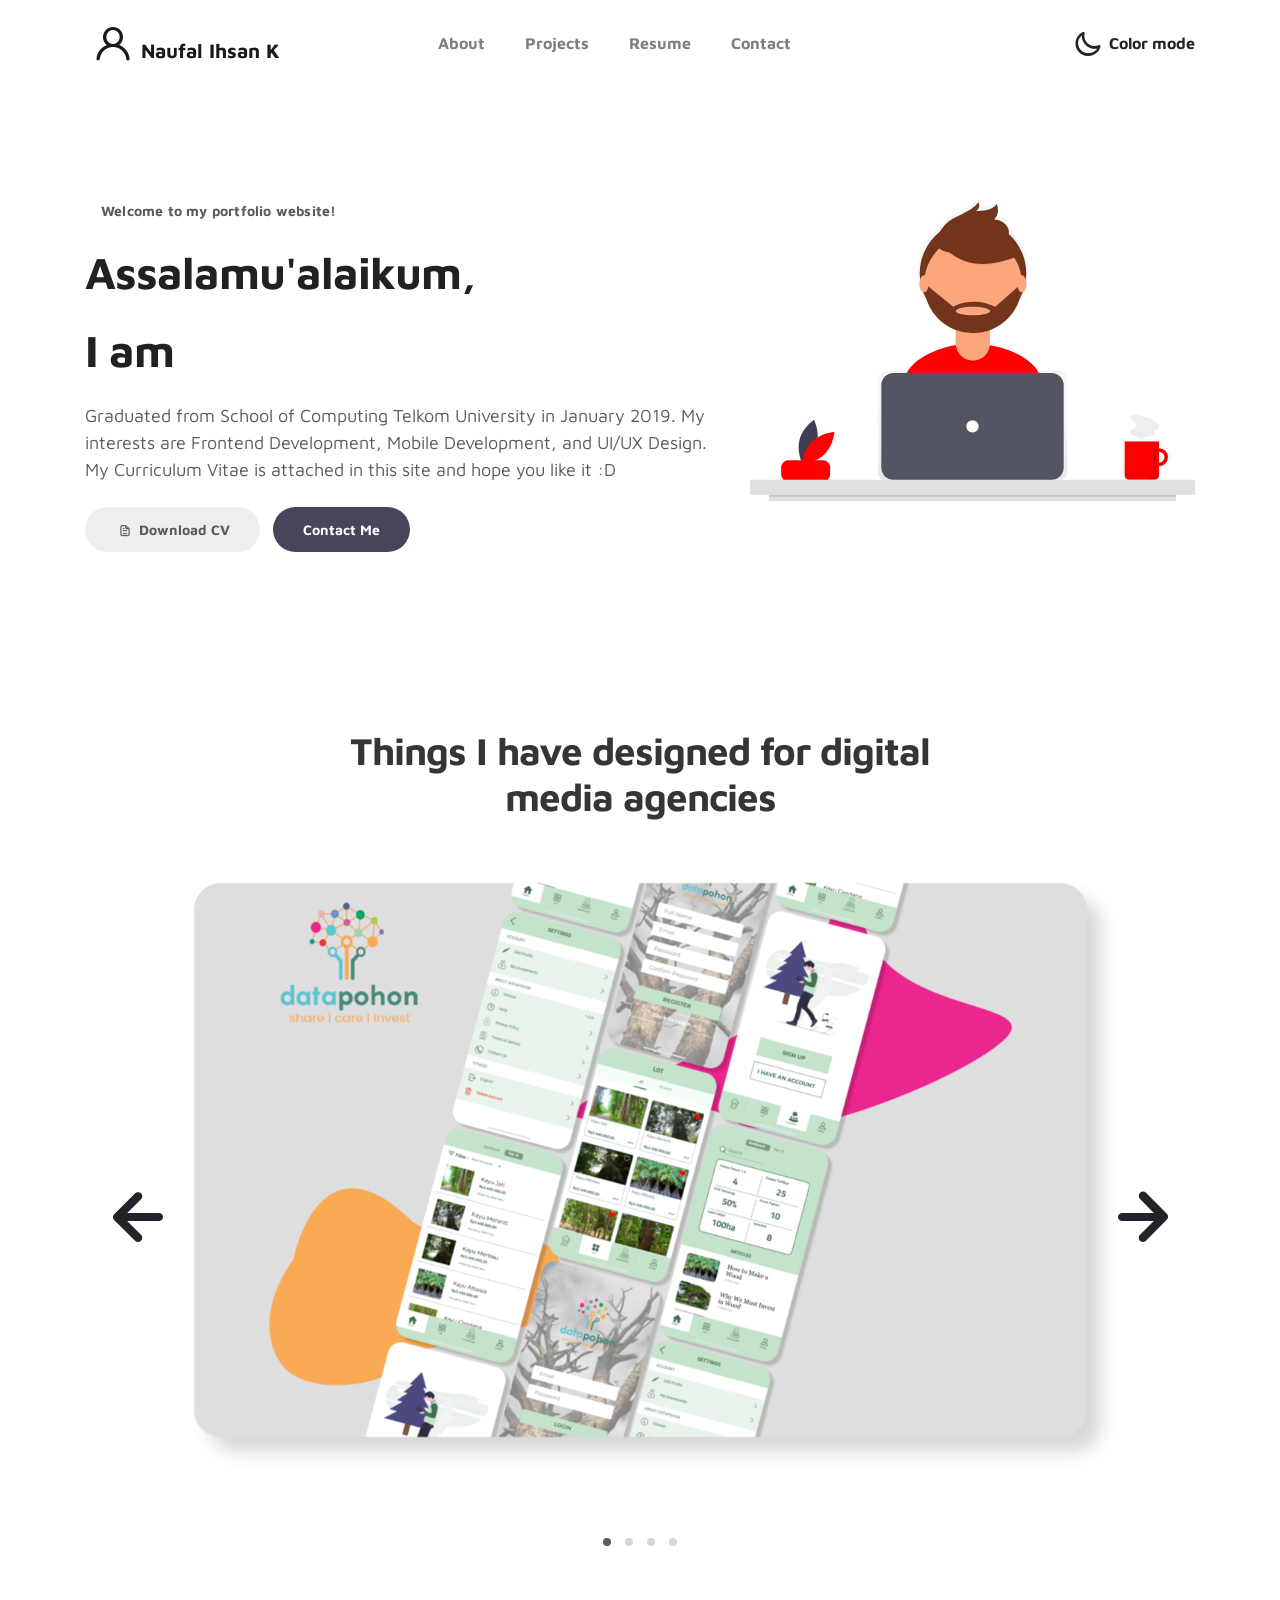
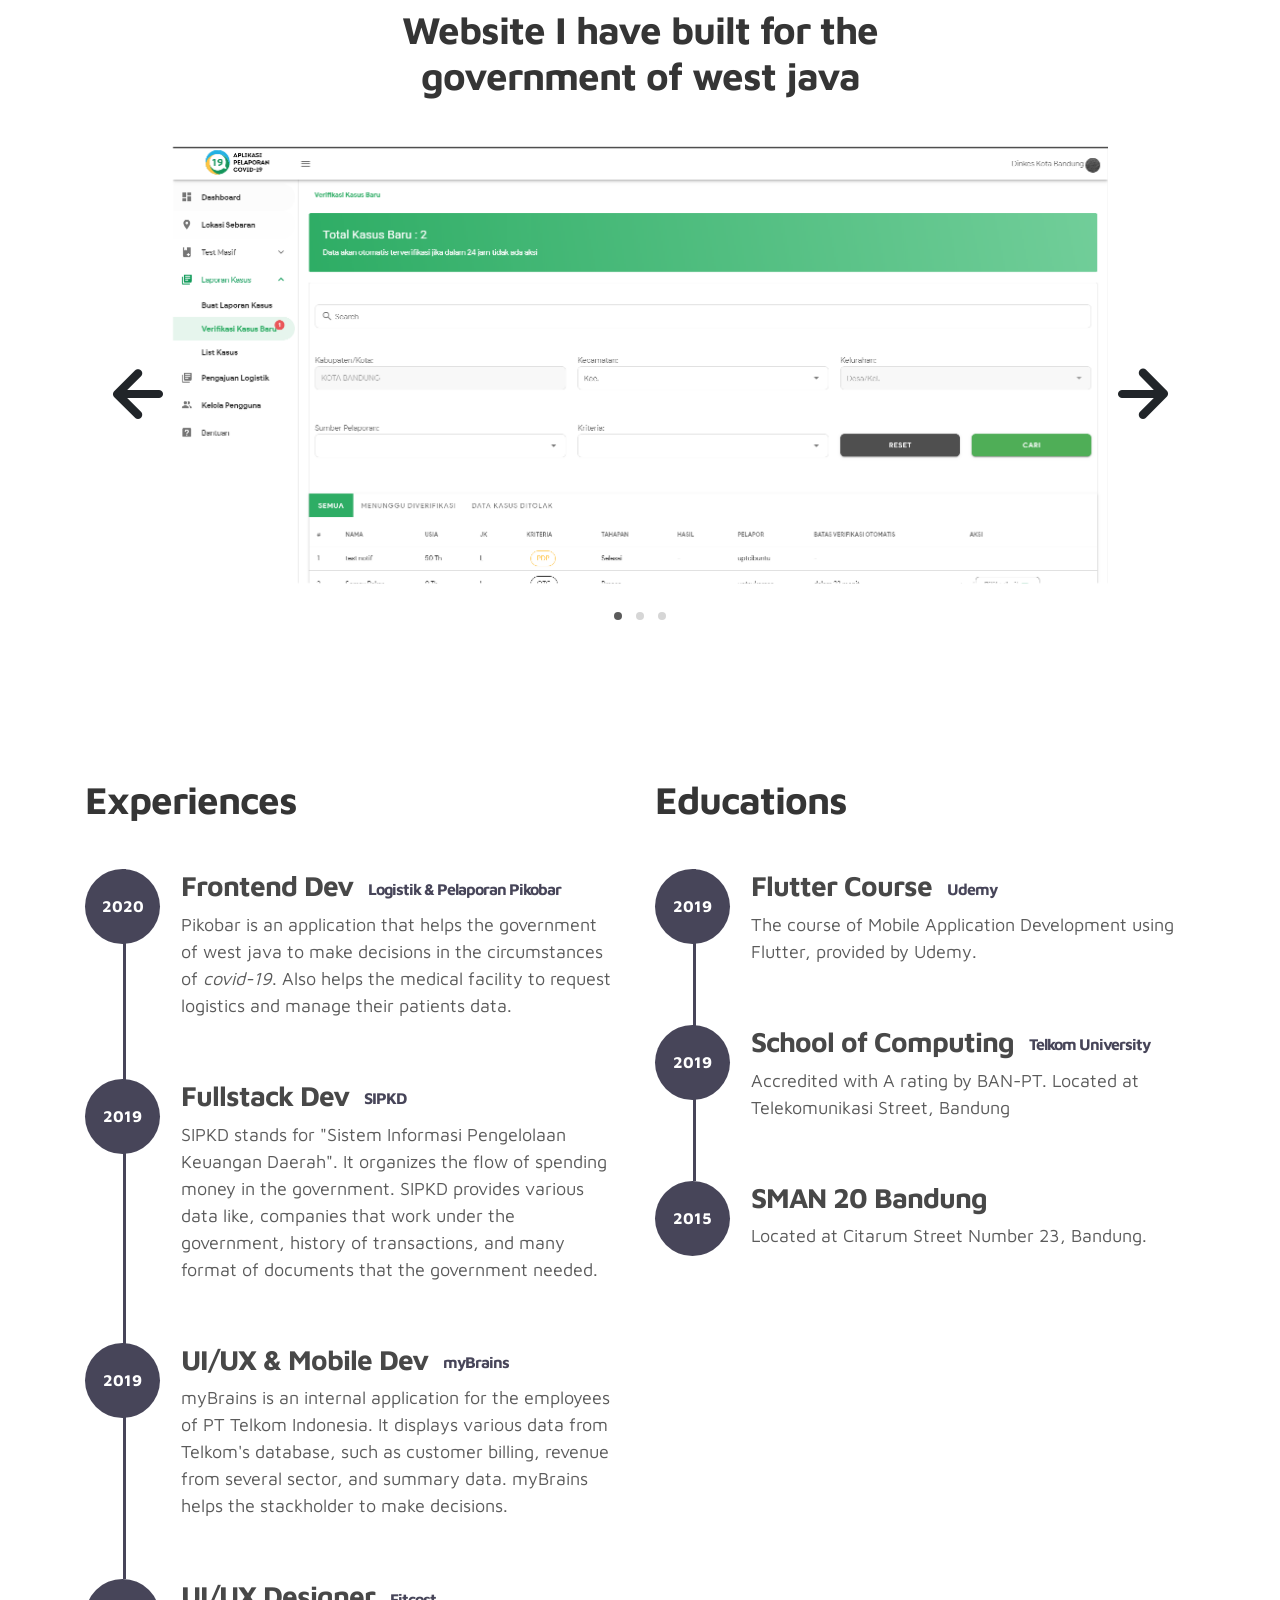
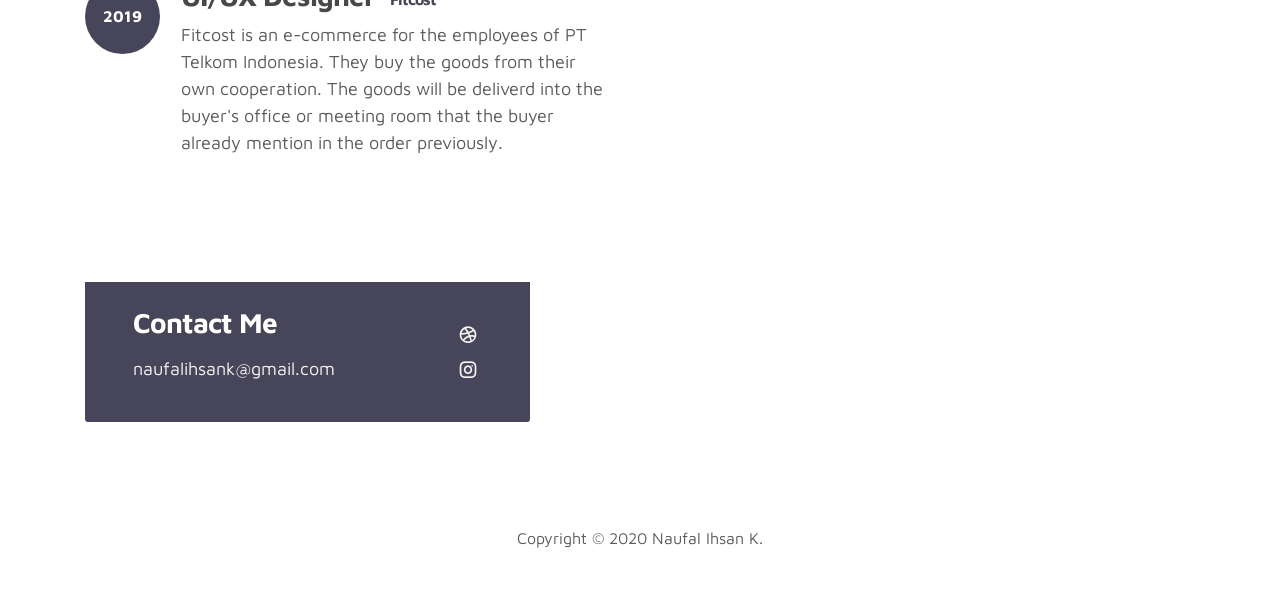
==== commit 62802537: "Portfolio Update added Pikobar project, filled in the experiences description, and remove the map lo" ====
--- a/index.html
+++ b/index.html
@@ -7,7 +7,7 @@
     <meta name="description" content="">
     <meta name="author" content="">
 
-    <title>Marvel HTML Bootstrap 4 Template</title>
+    <title>Naufal Ihsan Kusumayadhi</title>
 
     <link rel="stylesheet" href="css/bootstrap.min.css">
     <link rel="stylesheet" href="css/unicons.css">
@@ -26,20 +26,6 @@
             min-width: 330px;
             position: relative;
         }
-        
-        /* .animated-item {
-            color: #ff0000;
-            font-size: 33px;
-            line-height: inherit;
-            display: block;
-            opacity: 0;
-            overflow: hidden;
-            position: absolute;
-            top: 0;
-            right: 0;
-            left: 0;
-            animation: BottomTotop 4s linear infinite 0s;
-        } */
         
         .im {
             margin-right: 0px;
@@ -84,7 +70,7 @@
     <!-- MENU -->
     <nav class="navbar navbar-expand-sm navbar-light">
         <div class="container">
-            <a class="navbar-brand" href="index.html"><i class='uil uil-user'></i> Ican</a>
+            <a class="navbar-brand" href="index.html"><i class='uil uil-user'></i>Naufal Ihsan K</a>
 
             <button class="navbar-toggler" type="button" data-toggle="collapse" data-target="#navbarNav" aria-controls="navbarNav" aria-expanded="false" aria-label="Toggle navigation">
                 <span class="navbar-toggler-icon"></span>
@@ -140,10 +126,10 @@
 
                         </h1>
 
-                        <p>Graduated from School of Computing Telkom University in January 2019. My interests are Mobile Development, Frontend Development, and UI/UX Design. Some of my portfolio are attached in this site and hope you like it :D</p>
+                        <p>Graduated from School of Computing Telkom University in January 2019. My interests are Frontend Development, Mobile Development, and UI/UX Design. My Curriculum Vitae is attached in this site and hope you like it :D</p>
 
                         <div class="custom-btn-group mt-4">
-                            <a href="#" class="btn mr-lg-2 custom-btn"><i class='uil uil-file-alt'></i> Download Resume</a>
+                            <a href="files/CV Naufal Ihsan Kusumayadhi.pdf" class="btn mr-lg-2 custom-btn"><i class='uil uil-file-alt'></i> Download CV</a>
                             <a href="#contact" class="btn custom-btn custom-btn-bg custom-btn-link">Contact Me</a>
                         </div>
                     </div>
@@ -162,7 +148,7 @@
     <!-- PROJECTS -->
     <section class="project py-5" id="project">
         <div class="container">
-
+            <!-- DESIGN -->
             <div class="row">
                 <div class="col-lg-11 text-center mx-auto col-12">
 
@@ -194,12 +180,36 @@
                                 <img src="images/project/portfolio 4.png" class="img-fluid" alt="project image">
                             </div>
                         </div>
-
-                        <!-- <div class="item">
-                            <div class="project-info">
-                                <img src="images/project/project-image05.png" class="img-fluid" alt="project image">
-                            </div>
-                        </div> -->
+                    </div>
+
+                </div>
+            </div>
+            <!-- WEBSITE -->
+            <div class="row">
+                <div class="col-lg-11 text-center mx-auto col-12">
+
+                    <div class="col-lg-8 mx-auto">
+                        <h2>Website I have built for the government of west java </h2>
+                    </div>
+
+                    <div class="owl-carousel owl-theme">
+                        <div class="item">
+                            <div class="project-info pikobar">
+                                <img src="images/project/pikobar-pelaporan.png" class="img-fluid" alt="project image">
+                            </div>
+                        </div>
+
+                        <div class="item">
+                            <div class="project-info pikobar">
+                                <img src="images/project/pikobar-pelaporan-import.png" class="img-fluid" alt="project image">
+                            </div>
+                        </div>
+
+                        <div class="item">
+                            <div class="project-info pikobar">
+                                <img src="images/project/pikobar-logistik.png" class="img-fluid" alt="project image">
+                            </div>
+                        </div>
                     </div>
 
                 </div>
@@ -218,15 +228,26 @@
                     <div class="timeline">
                         <div class="timeline-wrapper">
                             <div class="timeline-yr">
+                                <span>2020</span>
+                            </div>
+                            <div class="timeline-info">
+                                <h3><span>Frontend Dev</span><small>Logistik & Pelaporan Pikobar</small></h3>
+                                <p>Pikobar is an application that helps the government of west java to make decisions in the circumstances of <i>covid-19</i>. Also helps the medical facility to request logistics and manage their patients data.</p>
+                            </div>
+                        </div>
+
+                        <div class="timeline-wrapper">
+                            <div class="timeline-yr">
                                 <span>2019</span>
                             </div>
                             <div class="timeline-info">
-                                <h3><span>Project Manager</span><small>Rimbahana</small></h3>
-                                <p>Proin ornare non purus ut rutrum. Nulla facilisi. Aliquam laoreet libero ac pharetra feugiat. Cras ac fermentum nunc, a faucibus nunc.</p>
-                            </div>
-                        </div>
-
-                        <div class="timeline-wrapper">
+                                <h3><span>Fullstack Dev</span><small>SIPKD</small></h3>
+                                <p>SIPKD stands for "Sistem Informasi Pengelolaan Keuangan Daerah". It organizes the flow of spending money in the government. SIPKD provides various data like, companies that work under the government, history of transactions, and many format of documents that the government needed.</p>
+                            </div>
+                        </div>
+
+                        <!-- Experiences Datapohon -->
+                        <!-- <div class="timeline-wrapper">
                             <div class="timeline-yr">
                                 <span>2019</span>
                             </div>
@@ -234,7 +255,7 @@
                                 <h3><span>UI/UX & Mobile Dev</span><small>datapohon</small></h3>
                                 <p>Fusce rutrum augue id orci rhoncus molestie. Nunc auctor dignissim lacus vel iaculis.</p>
                             </div>
-                        </div>
+                        </div> -->
 
                         <div class="timeline-wrapper">
                             <div class="timeline-yr">
@@ -242,7 +263,7 @@
                             </div>
                             <div class="timeline-info">
                                 <h3><span>UI/UX & Mobile Dev<small>myBrains</small></h3>
-                                <p>Sed fringilla vitae enim sit amet cursus. Sed cursus dictum tortor quis pharetra. Pellentesque habitant morbi tristique senectus et netus et malesuada fames ac turpis egestas.</p>
+                                <p>myBrains is an internal application for the employees of  PT Telkom Indonesia. It displays various data from Telkom's database, such as customer billing, revenue from several sector, and summary data. myBrains helps the stackholder to make decisions.</p>
                             </div>
                         </div>
 
@@ -252,7 +273,7 @@
                             </div>
                             <div class="timeline-info">
                                 <h3><span>UI/UX Designer<small>Fitcost</small></h3>
-                                <p>Cras scelerisque scelerisque condimentum. Nullam at volutpat mi. Nunc auctor ipsum eget magna consequat viverra.</p>
+                                <p>Fitcost is an e-commerce for the employees of PT Telkom Indonesia. They buy the goods from their own cooperation. The goods will be deliverd into the buyer's office or meeting room that the buyer already mention in the order previously.</p>
                             </div>
                         </div>
 
@@ -269,7 +290,7 @@
                             </div>
                             <div class="timeline-info">
                                 <h3><span>Flutter Course</span><small>Udemy</small></h3>
-                                <p>Please tell your friends about Tooplate website. That would be very helpful. We need your support.</p>
+                                <p>The course of Mobile Application Development using Flutter, provided by Udemy.</p>
                             </div>
                         </div>
 
@@ -279,7 +300,7 @@
                             </div>
                             <div class="timeline-info">
                                 <h3><span>School of Computing</span><small>Telkom University</small></h3>
-                                <p><a rel="nofollow" href="https://www.facebook.com/tooplate">Tooplate</a> is a great website to download HTML templates without any login or email.</p>
+                                <p>Accredited with A rating by BAN-PT. Located at Telekomunikasi Street, Bandung</p>
                             </div>
                         </div>
 
@@ -289,7 +310,7 @@
                             </div>
                             <div class="timeline-info">
                                 <h3><span>SMAN 20 Bandung</span></h3>
-                                <p>You can freely use Tooplate's templates for your business or personal sites. You cannot redistribute this template without a permission.</p>
+                                <p>Located at Citarum Street Number 23, Bandung.</p>
                             </div>
                         </div>
 
@@ -307,16 +328,15 @@
 
                 <div class="col-lg-5 mr-lg-5 col-12">
                     <div class="google-map w-100">
-                        <iframe src="https://www.google.com/maps/embed?pb=!1m18!1m12!1m3!1d3960.8433126747154!2d107.659689214068!3d-6.909331495007591!2m3!1f0!2f0!3f0!3m2!1i1024!2i768!4f13.1!3m3!1m2!1s0x2e68e7f393817ad3%3A0xc4da21b7d387ccee!2sJl.%20Setra%20Dago%20Tim.%20IV%20No.1%2C%20Antapani%20Wetan%2C%20Kec.%20Antapani%2C%20Kota%20Bandung%2C%20Jawa%20Barat%2040291!5e0!3m2!1sen!2sid!4v1566881014087!5m2!1sen!2sid"
+                        <!-- <iframe src="https://www.google.com/maps/embed?pb=!1m18!1m12!1m3!1d3960.8433126747154!2d107.659689214068!3d-6.909331495007591!2m3!1f0!2f0!3f0!3m2!1i1024!2i768!4f13.1!3m3!1m2!1s0x2e68e7f393817ad3%3A0xc4da21b7d387ccee!2sJl.%20Setra%20Dago%20Tim.%20IV%20No.1%2C%20Antapani%20Wetan%2C%20Kec.%20Antapani%2C%20Kota%20Bandung%2C%20Jawa%20Barat%2040291!5e0!3m2!1sen!2sid!4v1566881014087!5m2!1sen!2sid"
                             width="400" height="350" frameborder="0" style="border:0;" allowfullscreen=""></iframe>
-                        <!-- <iframe src="https://www.google.com/maps/embed?pb=!1m18!1m12!1m3!1d12088.558402180099!2d-73.99373482142036!3d40.75895421922642!2m3!1f0!2f0!3f0!3m2!1i1024!2i768!4f13.1!3m3!1m2!1s0x89c25855b8fb3083%3A0xa0f9aef176042a5c!2sTheater+District%2C+New+York%2C+NY%2C+USA!5e0!3m2!1sen!2smm!4v1549875377188"
+                        <iframe src="https://www.google.com/maps/embed?pb=!1m18!1m12!1m3!1d12088.558402180099!2d-73.99373482142036!3d40.75895421922642!2m3!1f0!2f0!3f0!3m2!1i1024!2i768!4f13.1!3m3!1m2!1s0x89c25855b8fb3083%3A0xa0f9aef176042a5c!2sTheater+District%2C+New+York%2C+NY%2C+USA!5e0!3m2!1sen!2smm!4v1549875377188"
                             width="400" height="300" frameborder="0" style="border:0" allowfullscreen></iframe> -->
                     </div>
 
                     <div class="contact-info d-flex justify-content-between align-items-center py-4 px-lg-5">
                         <div class="contact-info-item">
                             <h3 class="mb-3 text-white">Contact Me</h3>
-                            <p class="footer-text mb-0">+62 812 20702050</p>
                             <p><a href="mailto:hello@company.co">naufalihsank@gmail.com</a></p>
                         </div>
 
@@ -325,16 +345,13 @@
                                 <a href="https://dribbble.com/icannaufalihsan" class="uil uil-dribbble" data-toggle="tooltip" data-placement="left" title="Dribbble"></a>
                             </li>
                             <li>
-                                <a href="https://www.instagram.com/icannaufalihsan/" class="uil uil-instagram" data-toggle="tooltip" data-placement="left" title="Instagram"></a>
-                            </li>
-                            <li>
-                                <a href="#" class="uil uil-youtube" data-toggle="tooltip" data-placement="left" title="Youtube"></a>
+                                <a href="https://www.instagram.com/ihsannaufalk/" class="uil uil-instagram" data-toggle="tooltip" data-placement="left" title="Instagram"></a>
                             </li>
                         </ul>
                     </div>
                 </div>
 
-                <div class="col-lg-6 col-12">
+                <!-- <div class="col-lg-6 col-12">
                     <div class="contact-form">
                         <h2 class="mb-4">Interested to work together? Let's talk</h2>
 
@@ -358,7 +375,7 @@
                             </div>
                         </form>
                     </div>
-                </div>
+                </div> -->
 
             </div>
         </div>
@@ -370,8 +387,8 @@
             <div class="row">
 
                 <div class="col-lg-12 col-12">
-                    <p class="copyright-text text-center">Copyright &copy; 2019 Company Name . All rights reserved</p>
-                    <p class="copyright-text text-center">Designed by <a rel="nofollow" href="https://www.facebook.com/tooplate">Tooplate</a></p>
+                    <p class="copyright-text text-center">Copyright &copy; 2020 Naufal Ihsan K.</p>
+                    <!-- <p class="copyright-text text-center">Designed by <a rel="nofollow" href="https://www.facebook.com/tooplate">Tooplate</a></p> -->
                 </div>
 
             </div>
@@ -389,4 +406,4 @@
 
 </body>
 
-</html>+</html>
--- a/css/new-style.css
+++ b/css/new-style.css
@@ -17,4 +17,8 @@
     margin-top: 5px;
     min-width: 3000px;
     position: relative;
-}+}
+
+.pikobar {
+    padding: 40px;
+}
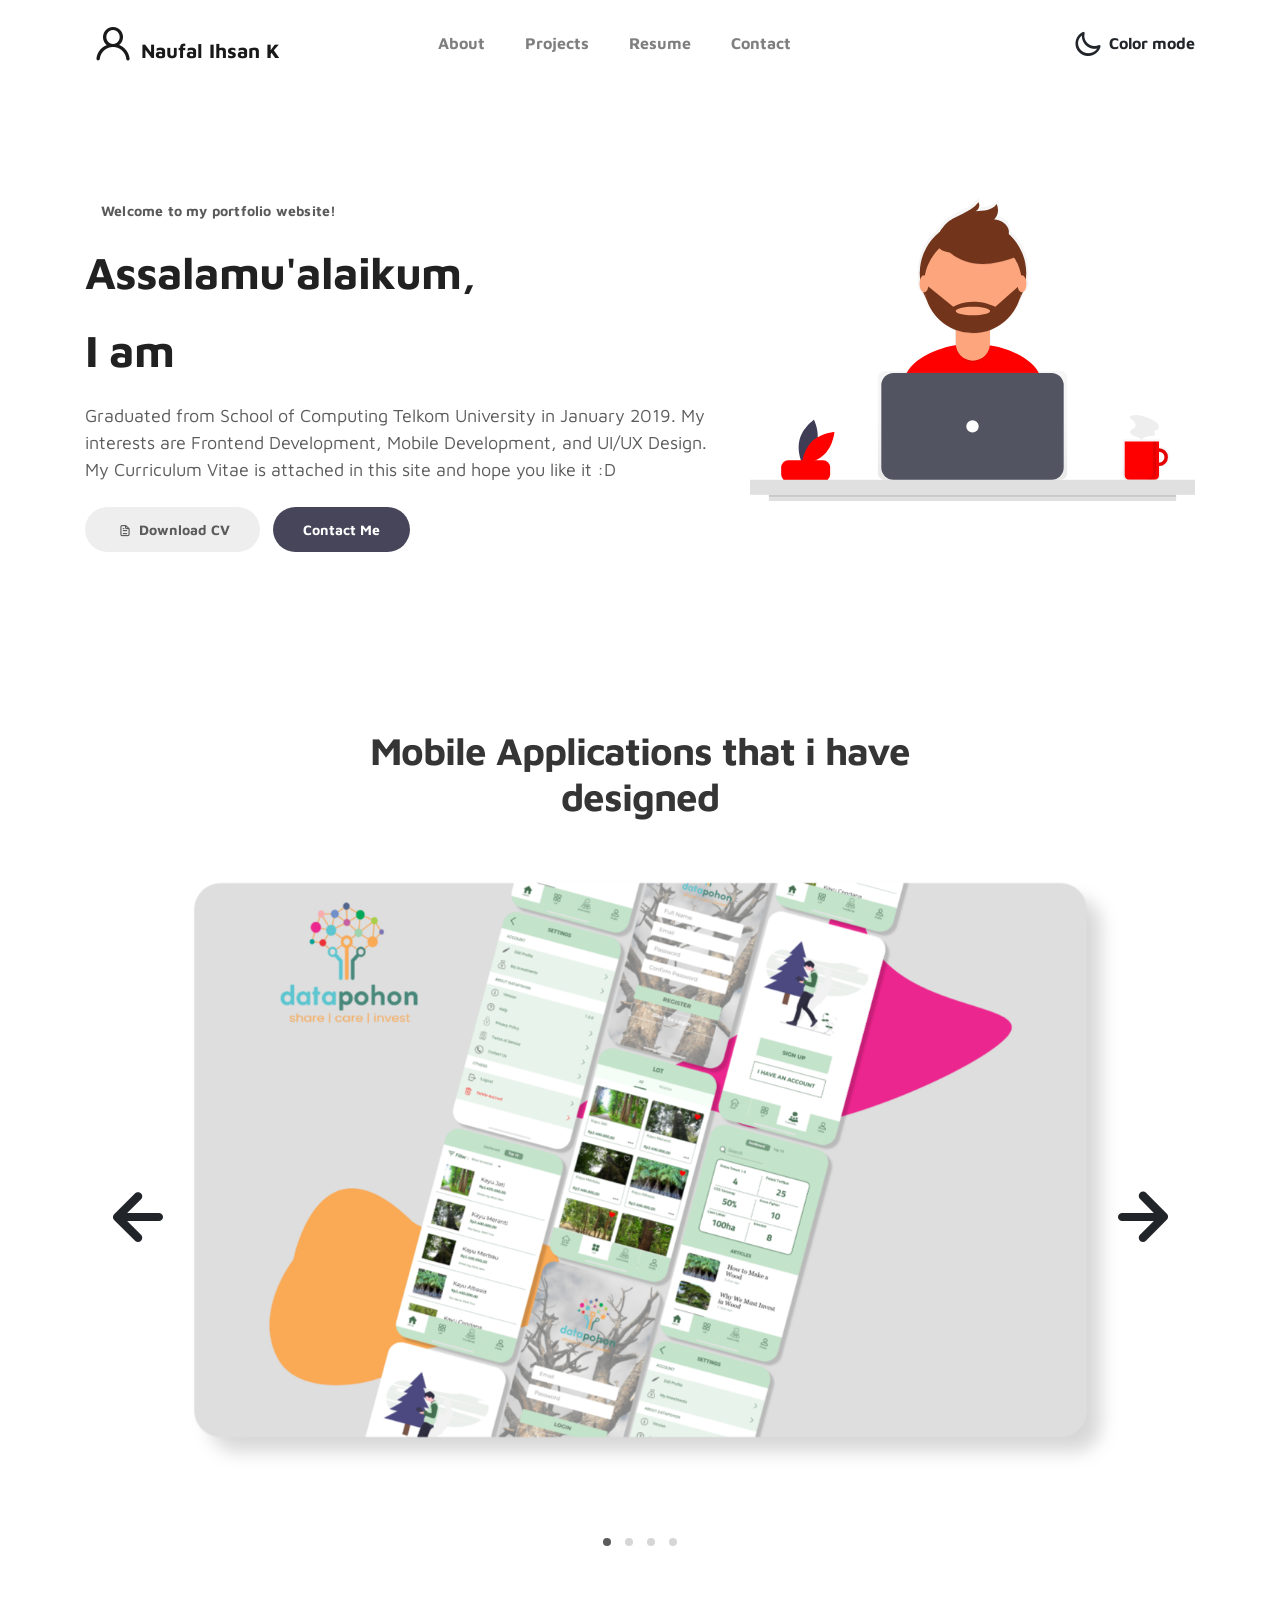
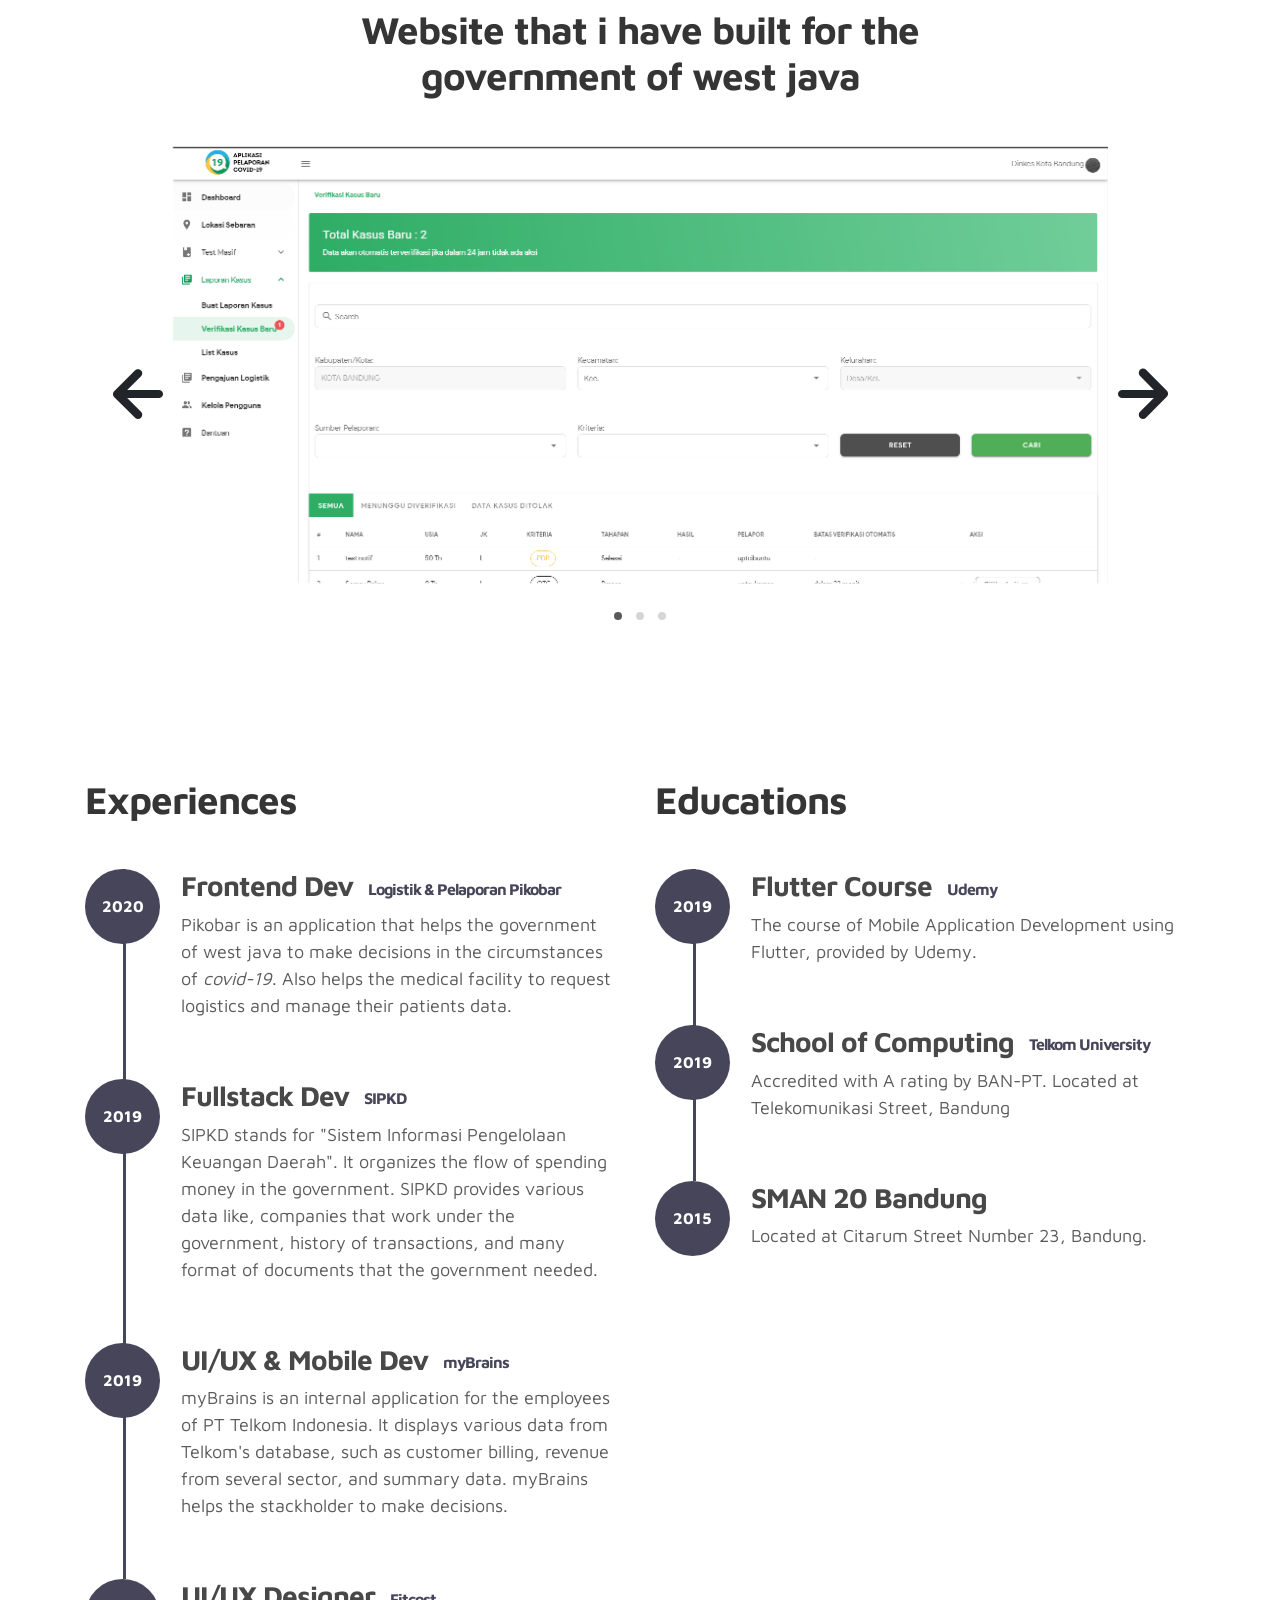
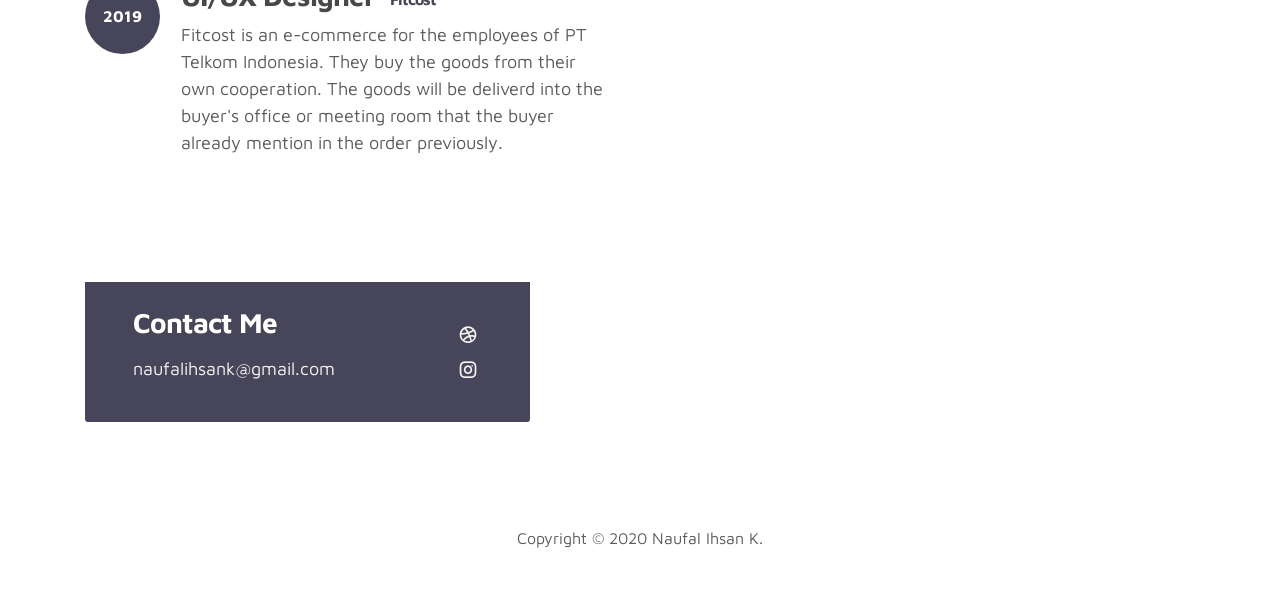
==== commit 92502a65: "Change the title of Projects" ====
--- a/index.html
+++ b/index.html
@@ -23,7 +23,6 @@
             display: inline-block;
             vertical-align: top;
             margin-top: 5px;
-            min-width: 330px;
             position: relative;
         }
         
@@ -153,7 +152,7 @@
                 <div class="col-lg-11 text-center mx-auto col-12">
 
                     <div class="col-lg-8 mx-auto">
-                        <h2>Things I have designed for digital media agencies</h2>
+                        <h2>Mobile Applications that i have designed</h2>
                     </div>
 
                     <div class="owl-carousel owl-theme">
@@ -189,7 +188,7 @@
                 <div class="col-lg-11 text-center mx-auto col-12">
 
                     <div class="col-lg-8 mx-auto">
-                        <h2>Website I have built for the government of west java </h2>
+                        <h2>Website that i have built for the government of west java </h2>
                     </div>
 
                     <div class="owl-carousel owl-theme">
--- a/css/tooplate-style.css
+++ b/css/tooplate-style.css
@@ -111,7 +111,7 @@
   display: inline-block;
   vertical-align: top;
   margin-top: 5px;
-  min-width: 260px;
+  min-width: 350px;
   position: relative;
 }
 
@@ -521,7 +521,8 @@
 		min-width: 200px;
 	}
   .animated-item {
-    font-size: 30px;
+    font-size: 25px;
+    width: 250px;
   }
 
   .custom-btn-group {
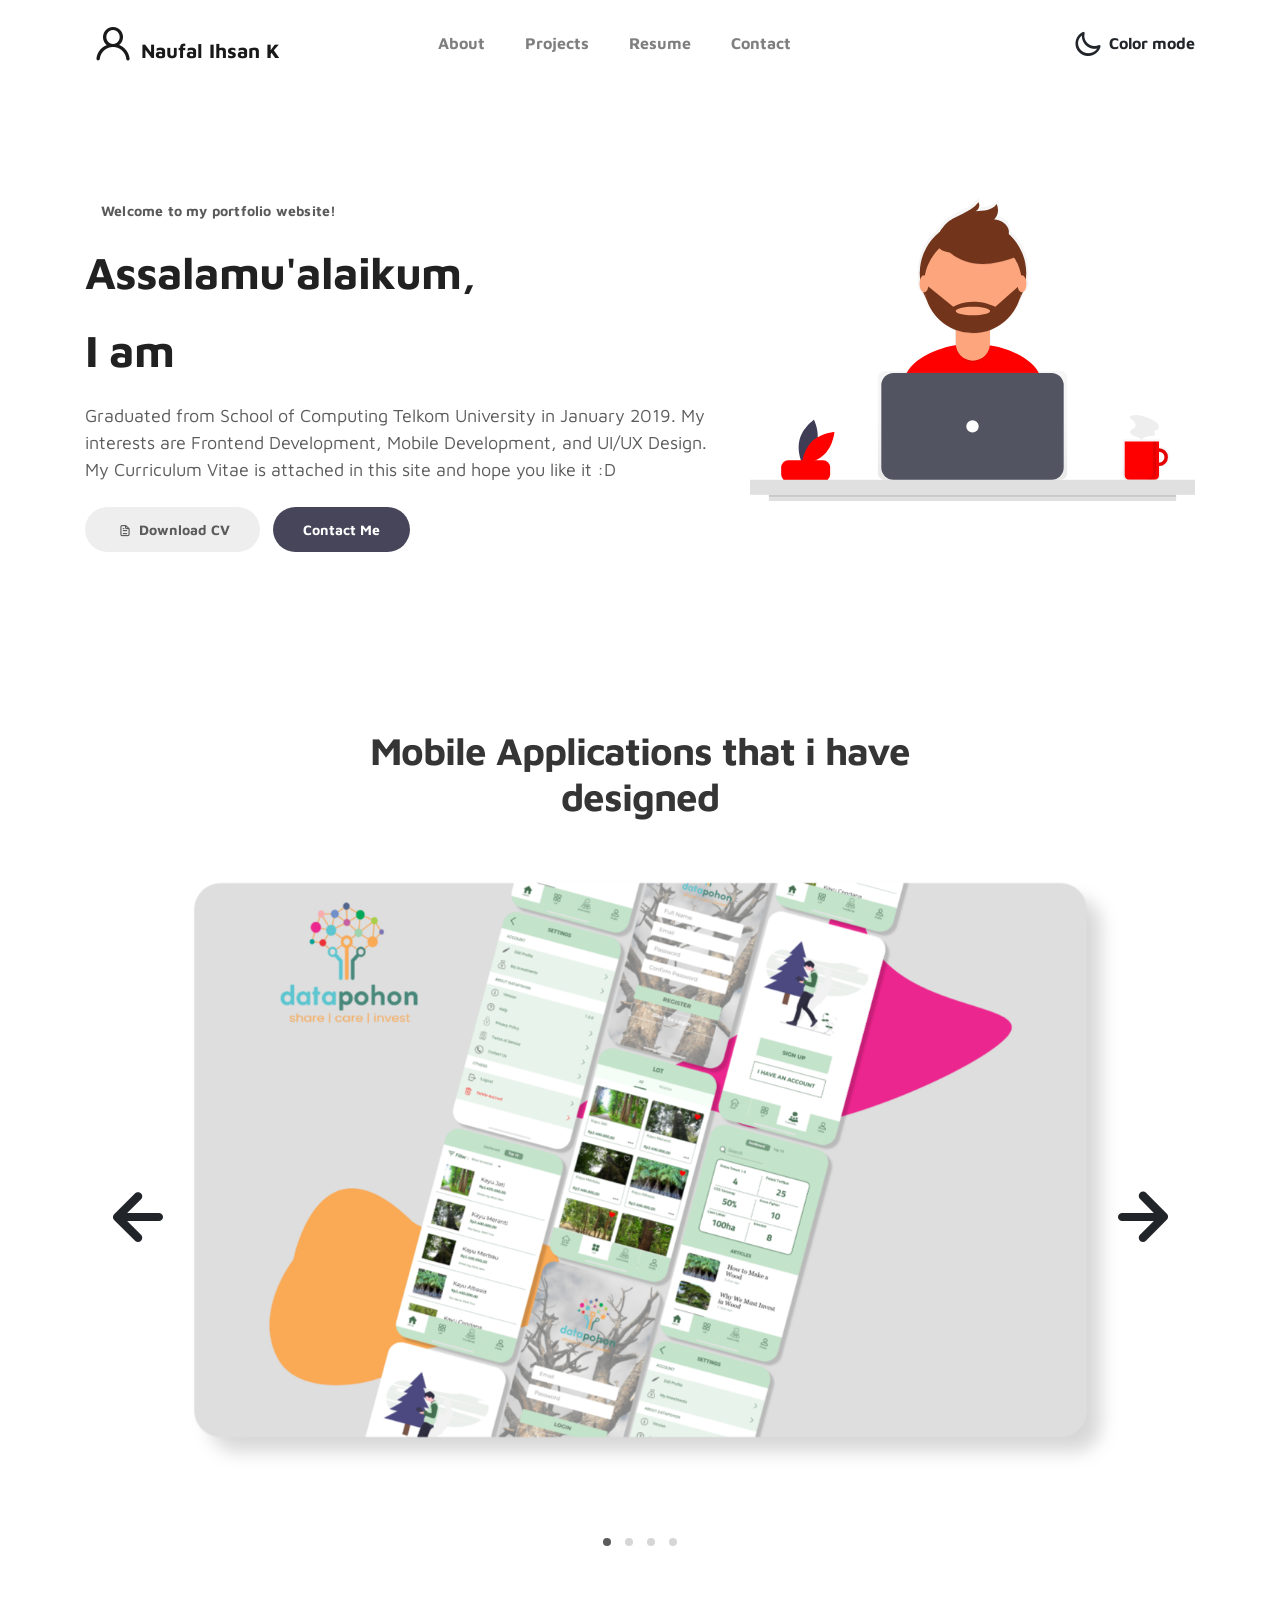
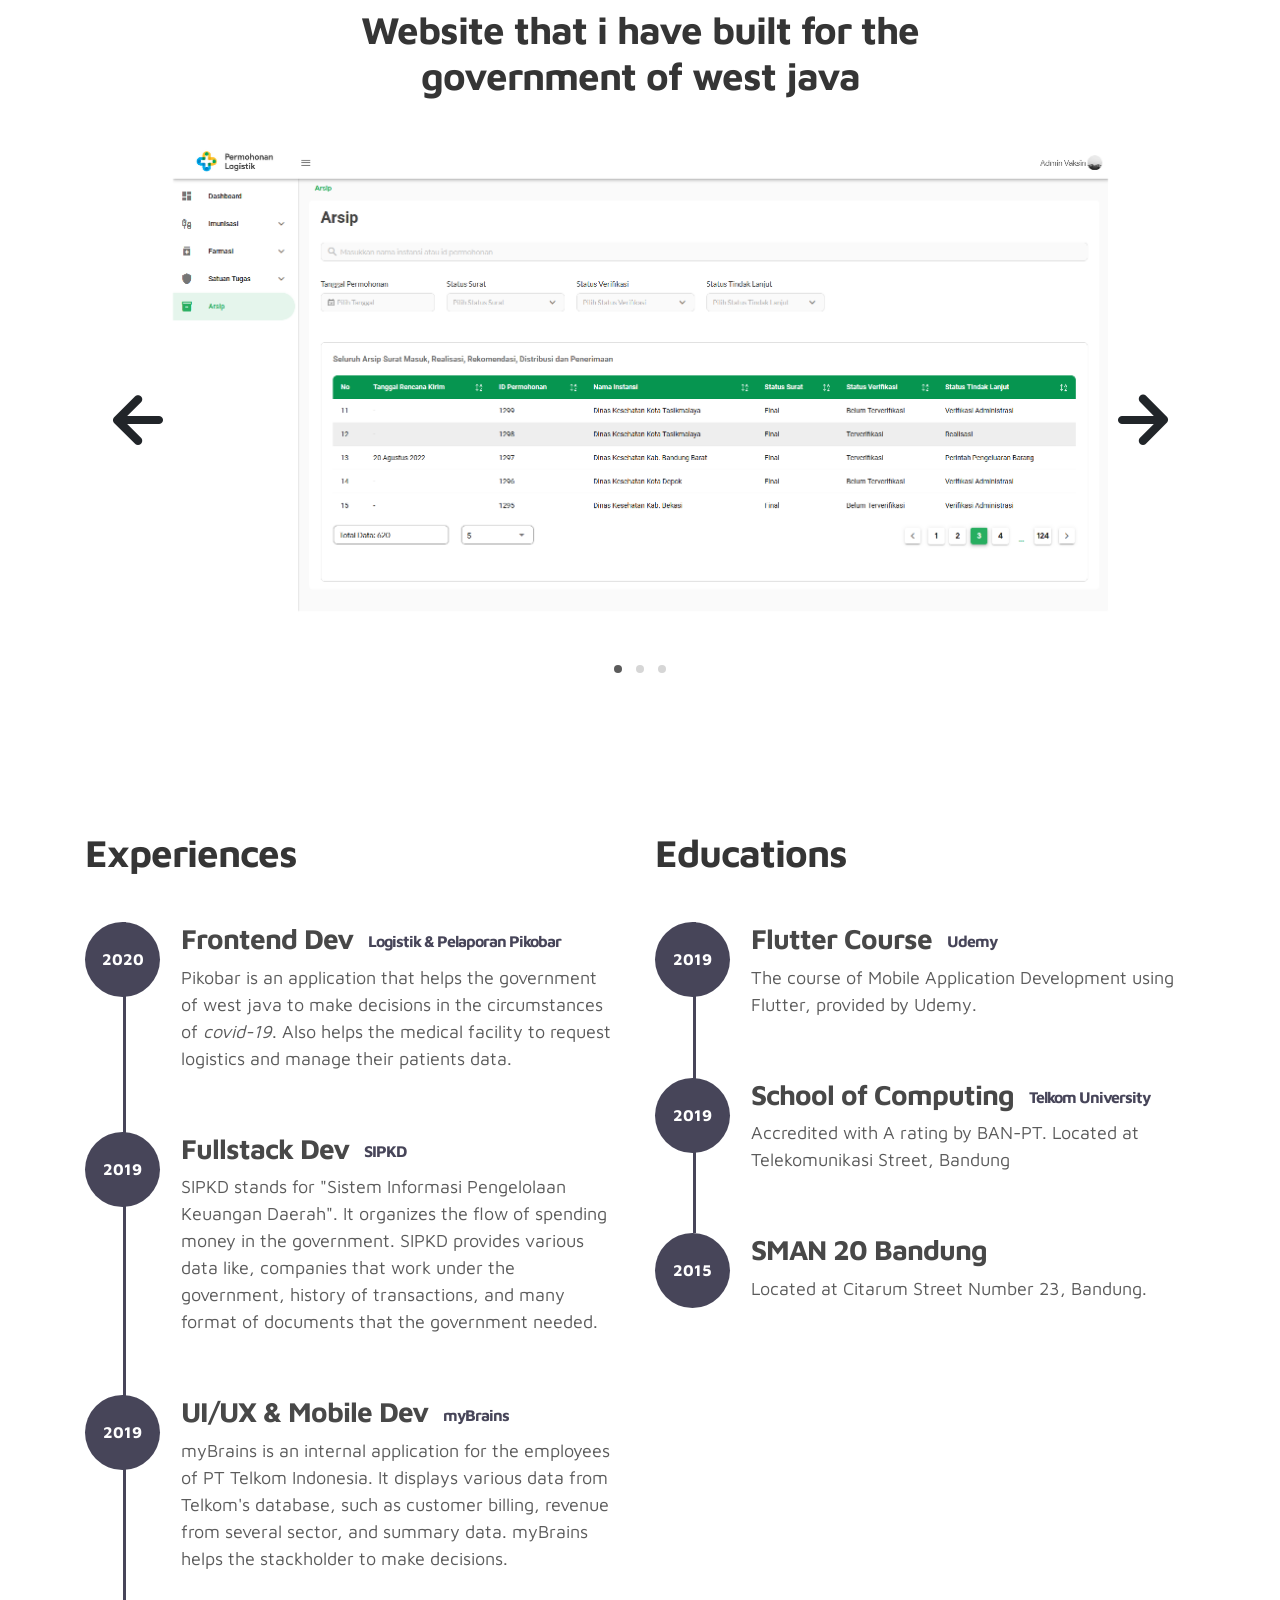
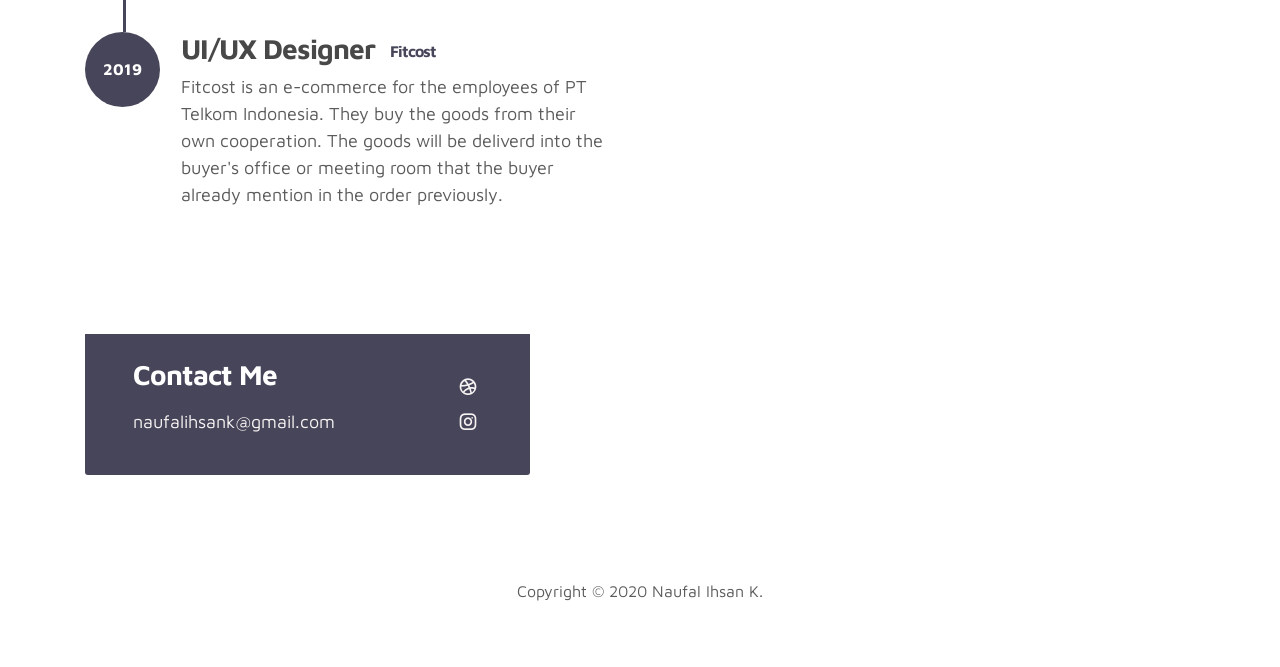
==== commit 5c18f955: "feat (update-2022): update content content" ====
--- a/index.html
+++ b/index.html
@@ -128,7 +128,10 @@
                         <p>Graduated from School of Computing Telkom University in January 2019. My interests are Frontend Development, Mobile Development, and UI/UX Design. My Curriculum Vitae is attached in this site and hope you like it :D</p>
 
                         <div class="custom-btn-group mt-4">
-                            <a href="files/CV Naufal Ihsan Kusumayadhi.pdf" class="btn mr-lg-2 custom-btn"><i class='uil uil-file-alt'></i> Download CV</a>
+                            <a href="files/CV Naufal Ihsan Kusumayadhi_censored.pdf" class="btn mr-lg-2 custom-btn" target="_blank">
+                                <i class='uil uil-file-alt'></i>
+                                Download CV
+                            </a>
                             <a href="#contact" class="btn custom-btn custom-btn-bg custom-btn-link">Contact Me</a>
                         </div>
                     </div>
@@ -194,19 +197,19 @@
                     <div class="owl-carousel owl-theme">
                         <div class="item">
                             <div class="project-info pikobar">
-                                <img src="images/project/pikobar-pelaporan.png" class="img-fluid" alt="project image">
+                                <img src="images/project/pikobar/Logistik Vaccine Archive.PNG" class="img-fluid" alt="project image">
                             </div>
                         </div>
 
                         <div class="item">
                             <div class="project-info pikobar">
-                                <img src="images/project/pikobar-pelaporan-import.png" class="img-fluid" alt="project image">
+                                <img src="images/project/pikobar/Pikobar Berita.PNG" class="img-fluid" alt="project image">
                             </div>
                         </div>
 
                         <div class="item">
                             <div class="project-info pikobar">
-                                <img src="images/project/pikobar-logistik.png" class="img-fluid" alt="project image">
+                                <img src="images/project/pikobar/Pikobar Vaccine Schedule.PNG" class="img-fluid" alt="project image">
                             </div>
                         </div>
                     </div>
@@ -344,7 +347,7 @@
                                 <a href="https://dribbble.com/icannaufalihsan" class="uil uil-dribbble" data-toggle="tooltip" data-placement="left" title="Dribbble"></a>
                             </li>
                             <li>
-                                <a href="https://www.instagram.com/ihsannaufalk/" class="uil uil-instagram" data-toggle="tooltip" data-placement="left" title="Instagram"></a>
+                                <a href="https://www.instagram.com/ihsannaufalk/" class="uil uil-instagram" data-toggle="tooltip" data-placement="left" title="Instagram" target="_blank"></a>
                             </li>
                         </ul>
                     </div>
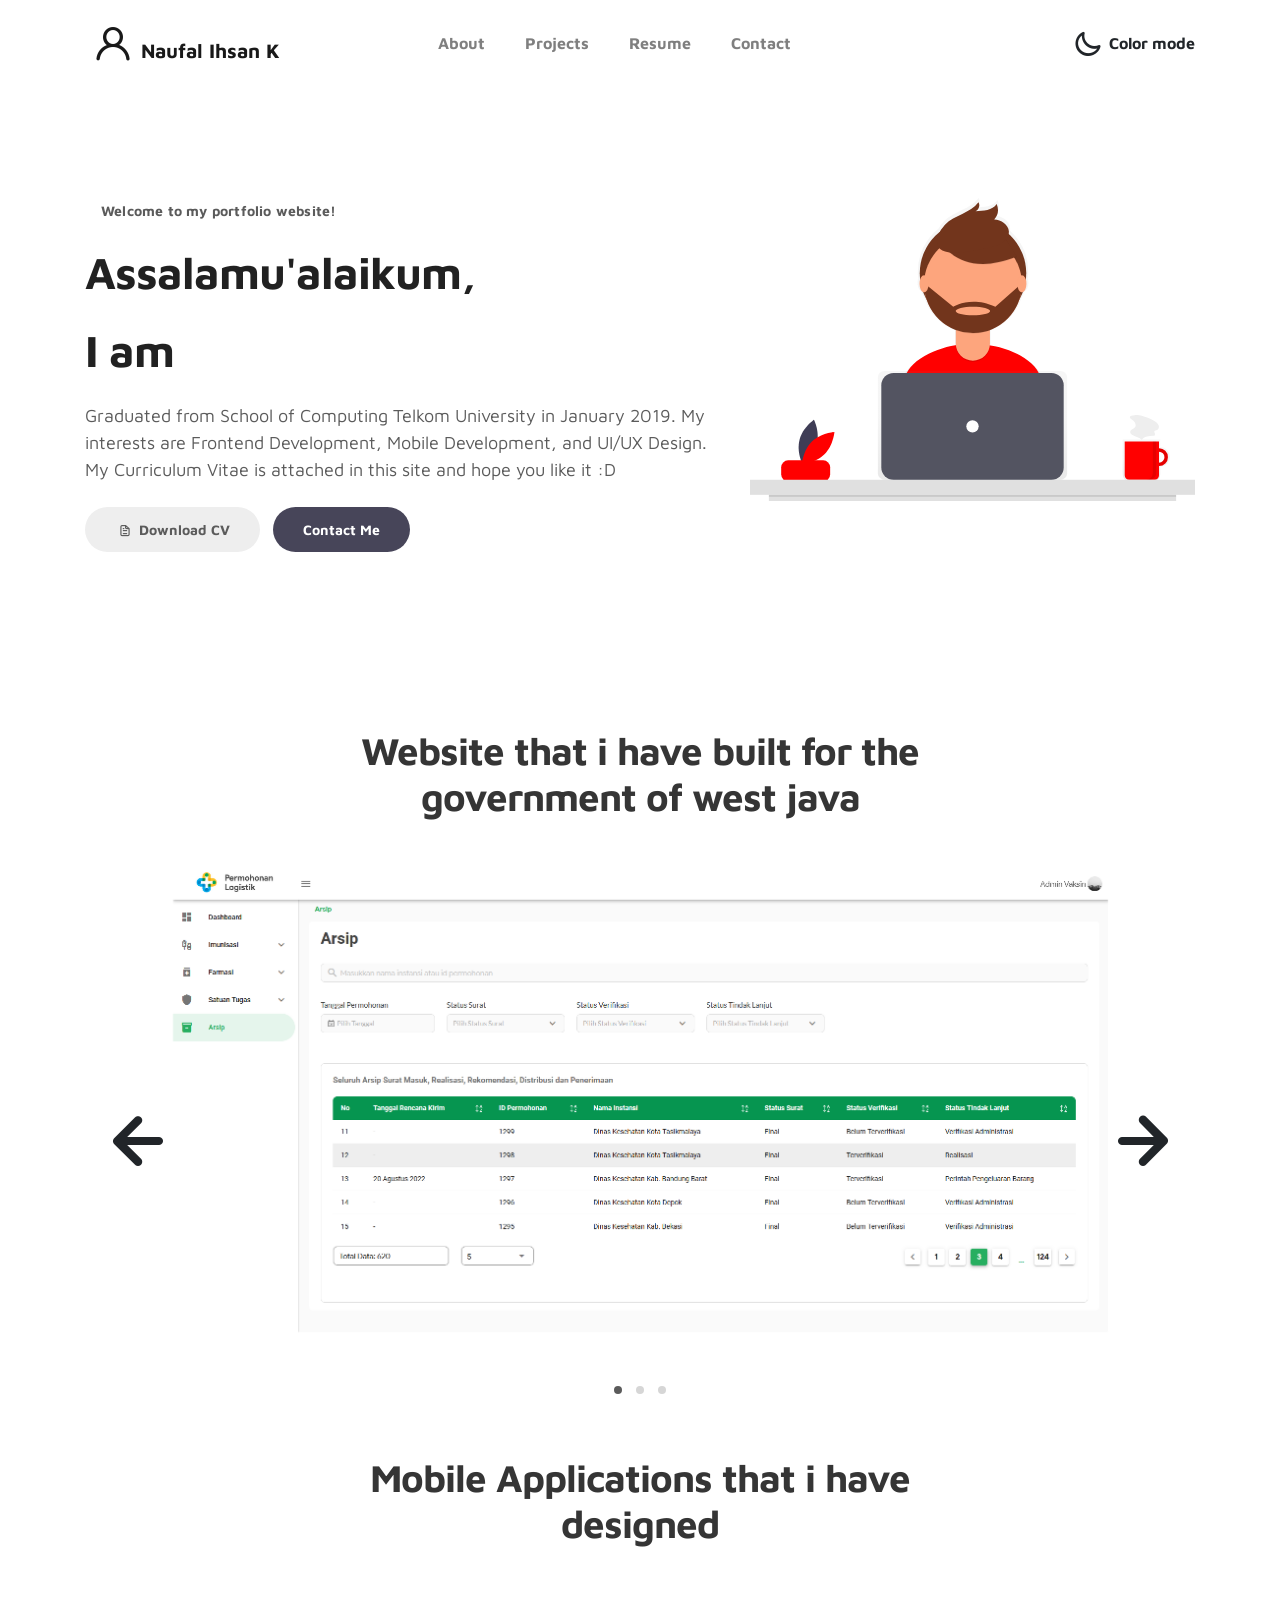
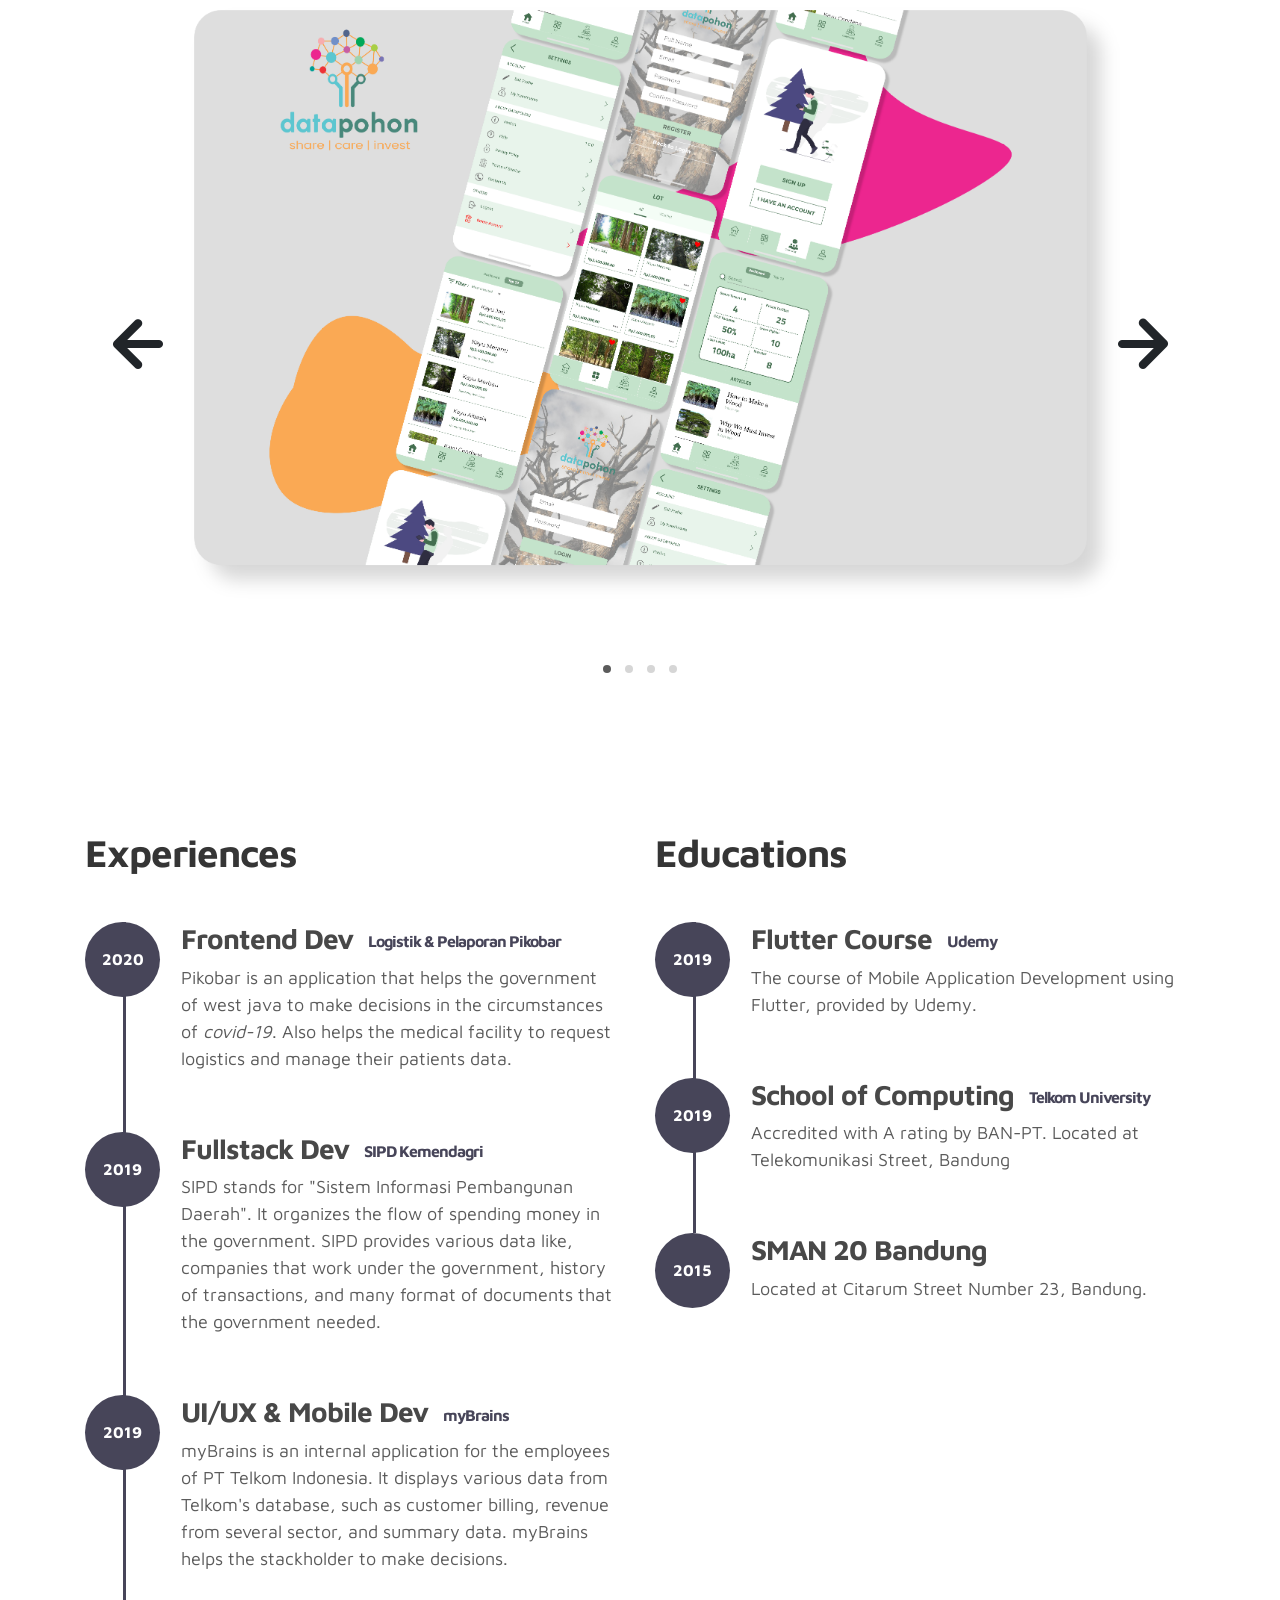
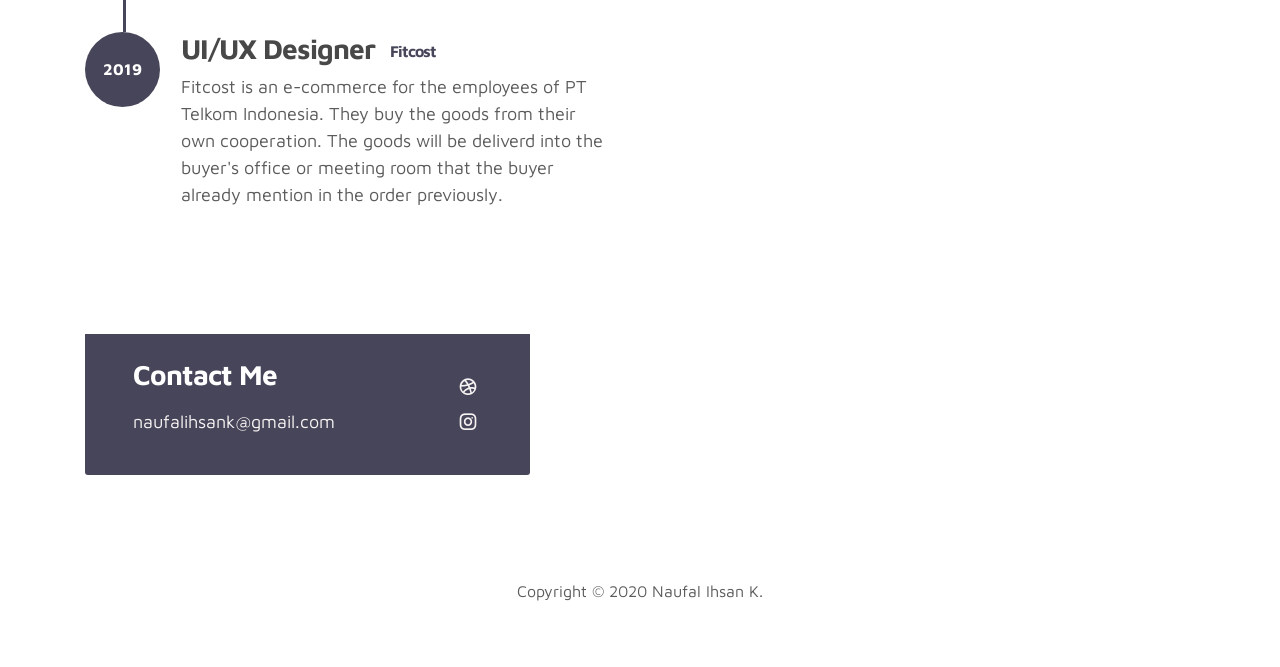
==== commit b4b8a0d8: "feat (layout): switch layout design and website sections" ====
--- a/index.html
+++ b/index.html
@@ -150,6 +150,36 @@
     <!-- PROJECTS -->
     <section class="project py-5" id="project">
         <div class="container">
+            <!-- WEBSITE -->
+            <div class="row">
+                <div class="col-lg-11 text-center mx-auto col-12">
+
+                    <div class="col-lg-8 mx-auto">
+                        <h2>Website that i have built for the government of west java </h2>
+                    </div>
+
+                    <div class="owl-carousel owl-theme">
+                        <div class="item">
+                            <div class="project-info pikobar">
+                                <img src="images/project/pikobar/Logistik Vaccine Archive.PNG" class="img-fluid" alt="project image">
+                            </div>
+                        </div>
+
+                        <div class="item">
+                            <div class="project-info pikobar">
+                                <img src="images/project/pikobar/Pikobar Berita.PNG" class="img-fluid" alt="project image">
+                            </div>
+                        </div>
+
+                        <div class="item">
+                            <div class="project-info pikobar">
+                                <img src="images/project/pikobar/Pikobar Vaccine Schedule.PNG" class="img-fluid" alt="project image">
+                            </div>
+                        </div>
+                    </div>
+
+                </div>
+            </div>
             <!-- DESIGN -->
             <div class="row">
                 <div class="col-lg-11 text-center mx-auto col-12">
@@ -186,36 +216,6 @@
 
                 </div>
             </div>
-            <!-- WEBSITE -->
-            <div class="row">
-                <div class="col-lg-11 text-center mx-auto col-12">
-
-                    <div class="col-lg-8 mx-auto">
-                        <h2>Website that i have built for the government of west java </h2>
-                    </div>
-
-                    <div class="owl-carousel owl-theme">
-                        <div class="item">
-                            <div class="project-info pikobar">
-                                <img src="images/project/pikobar/Logistik Vaccine Archive.PNG" class="img-fluid" alt="project image">
-                            </div>
-                        </div>
-
-                        <div class="item">
-                            <div class="project-info pikobar">
-                                <img src="images/project/pikobar/Pikobar Berita.PNG" class="img-fluid" alt="project image">
-                            </div>
-                        </div>
-
-                        <div class="item">
-                            <div class="project-info pikobar">
-                                <img src="images/project/pikobar/Pikobar Vaccine Schedule.PNG" class="img-fluid" alt="project image">
-                            </div>
-                        </div>
-                    </div>
-
-                </div>
-            </div>
         </div>
     </section>
 
@@ -243,8 +243,8 @@
                                 <span>2019</span>
                             </div>
                             <div class="timeline-info">
-                                <h3><span>Fullstack Dev</span><small>SIPKD</small></h3>
-                                <p>SIPKD stands for "Sistem Informasi Pengelolaan Keuangan Daerah". It organizes the flow of spending money in the government. SIPKD provides various data like, companies that work under the government, history of transactions, and many format of documents that the government needed.</p>
+                                <h3><span>Fullstack Dev</span><small>SIPD Kemendagri</small></h3>
+                                <p>SIPD stands for "Sistem Informasi Pembangunan Daerah". It organizes the flow of spending money in the government. SIPD provides various data like, companies that work under the government, history of transactions, and many format of documents that the government needed.</p>
                             </div>
                         </div>
 
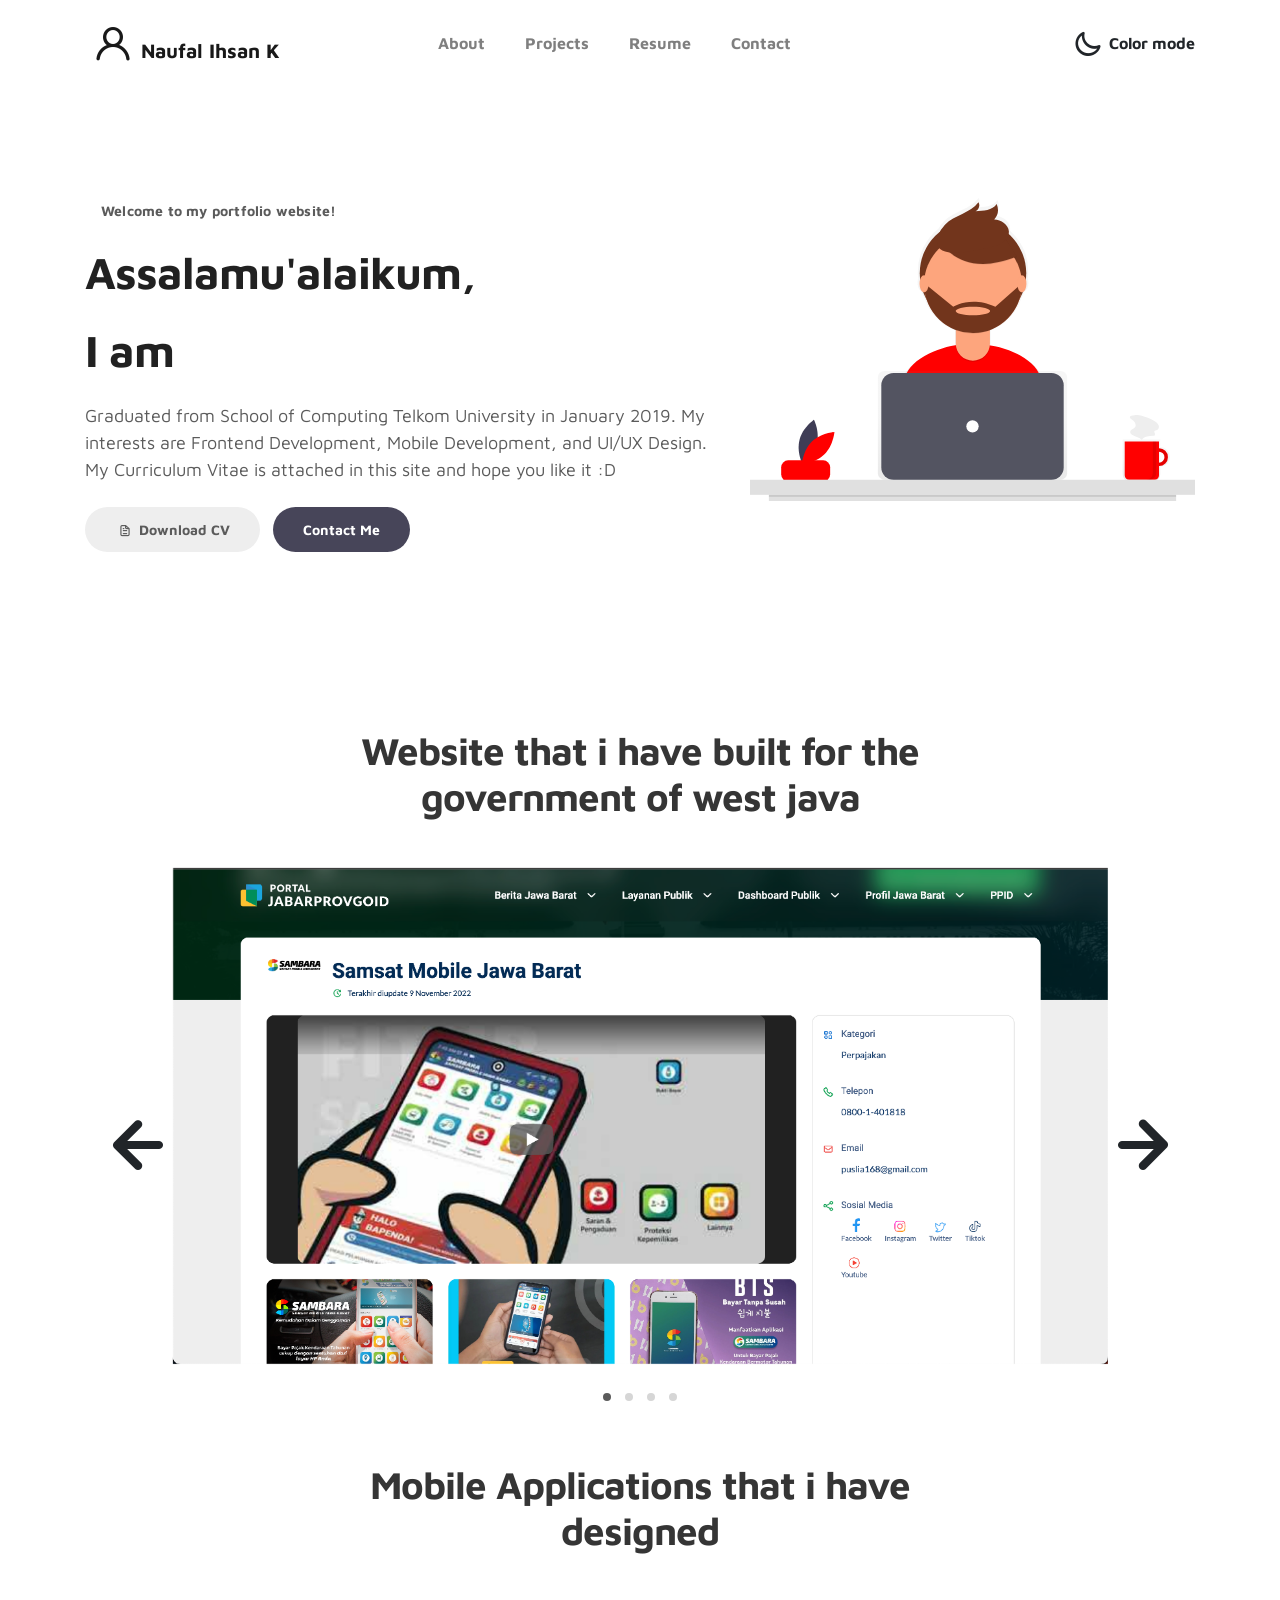
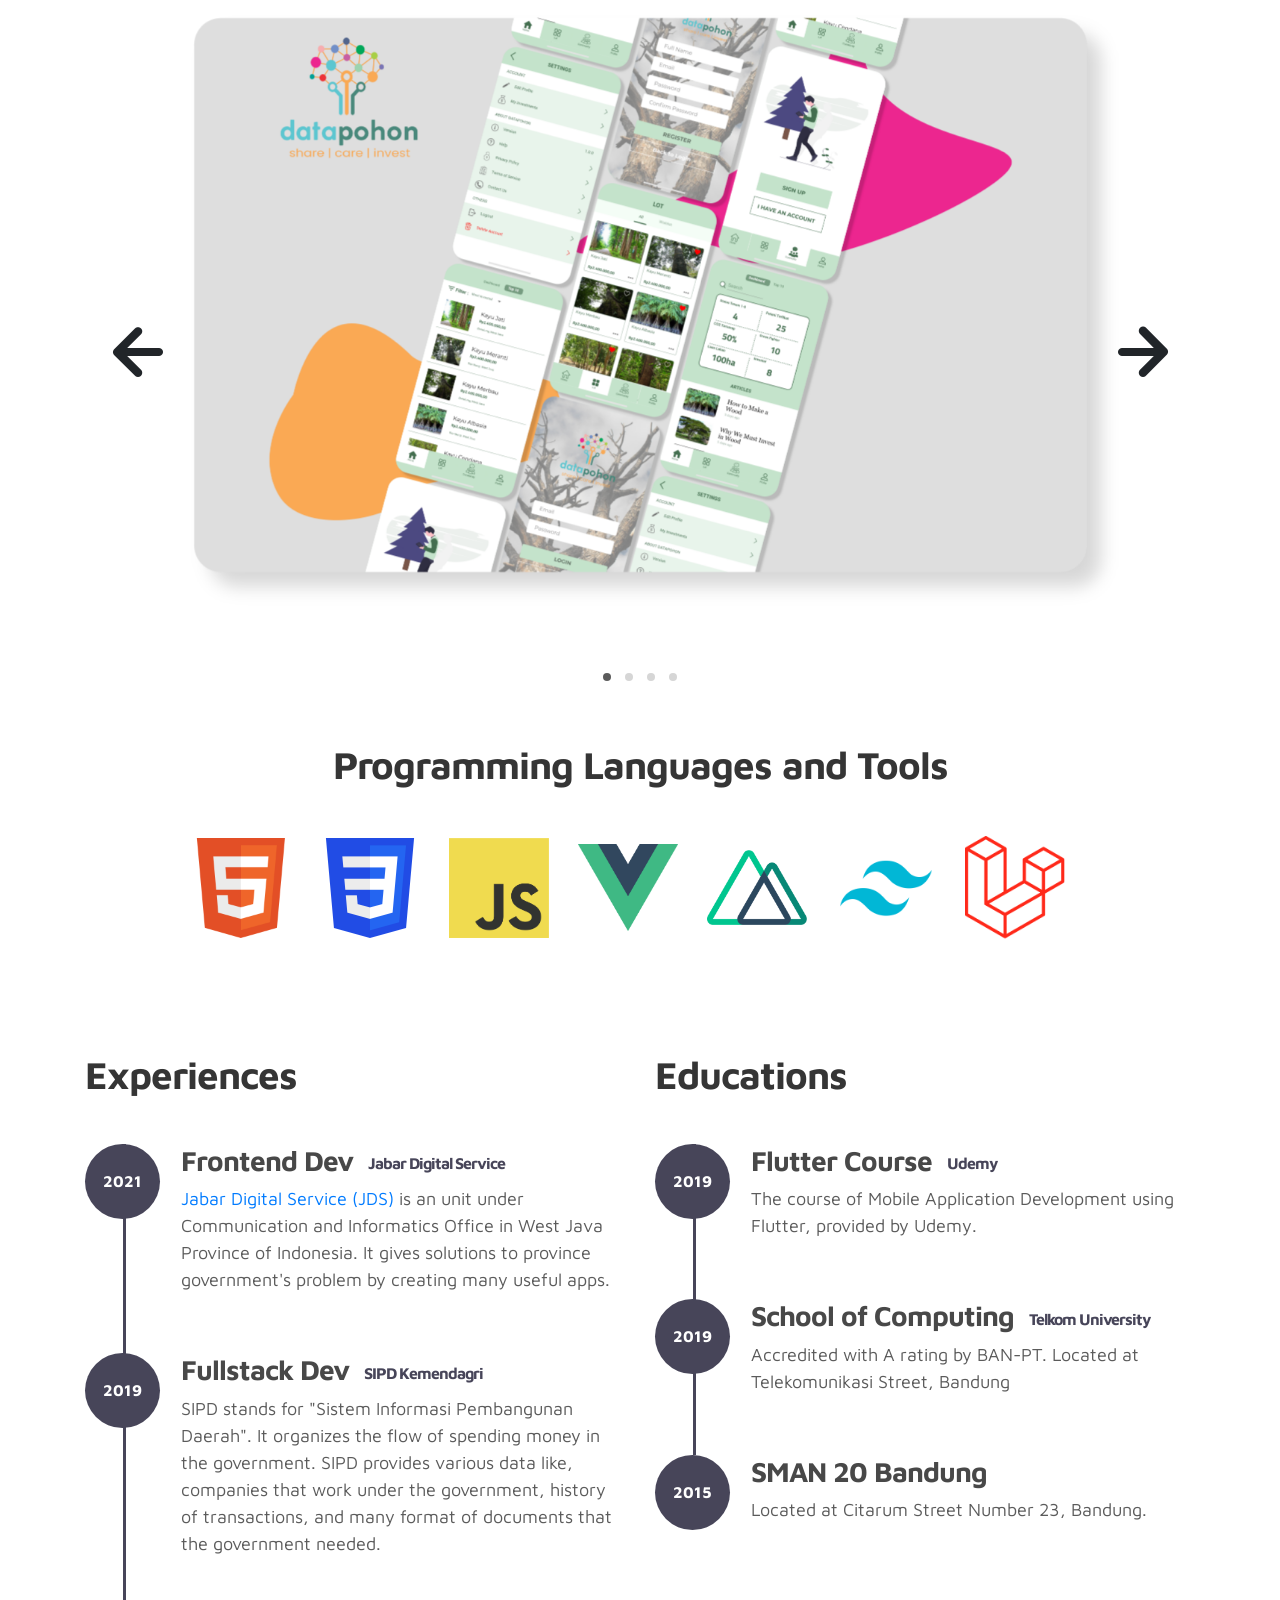
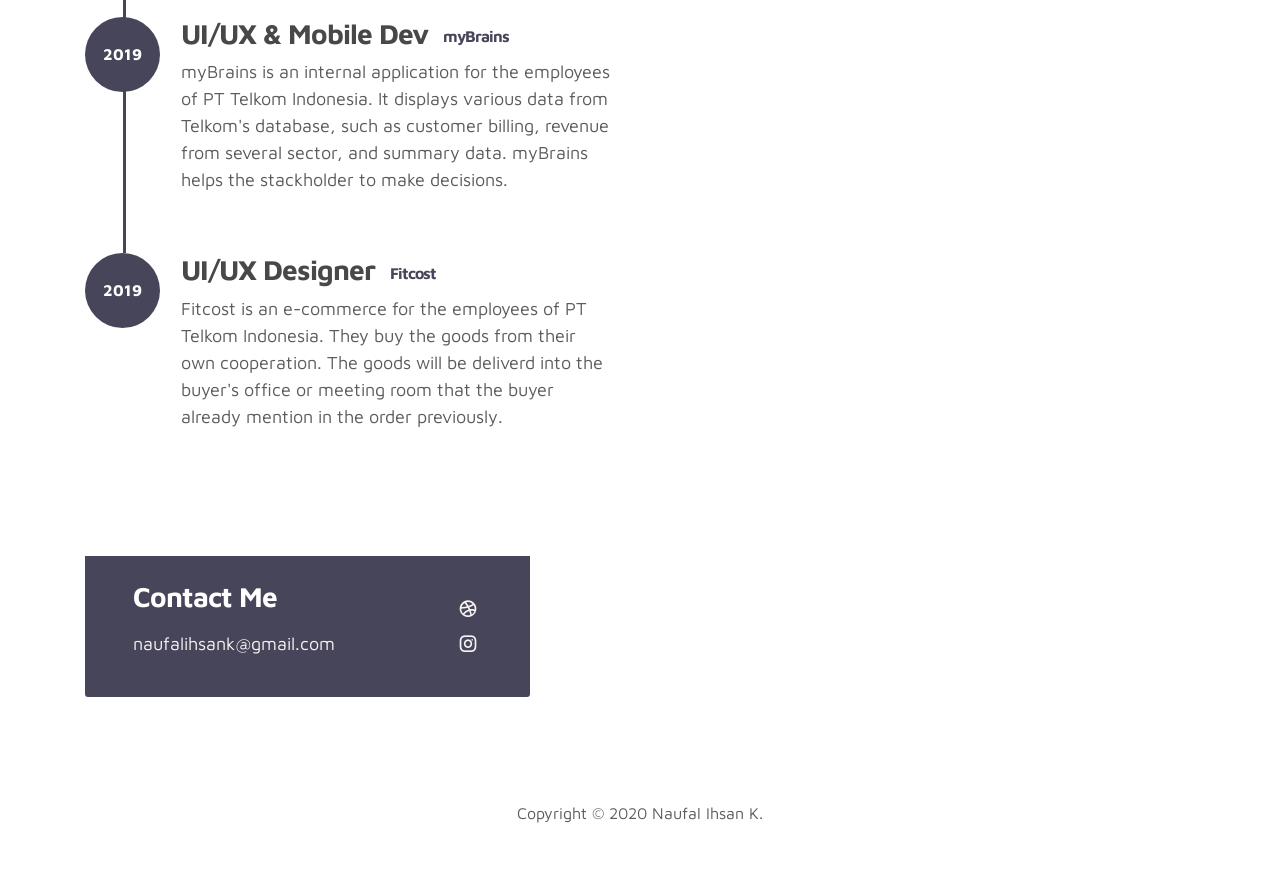
==== commit 2b57071f: "update content januari 2023" ====
--- a/index.html
+++ b/index.html
@@ -161,6 +161,12 @@
                     <div class="owl-carousel owl-theme">
                         <div class="item">
                             <div class="project-info pikobar">
+                                <img src="images/project/portal-jabar.png" class="img-fluid" alt="project image">
+                            </div>
+                        </div>
+
+                        <div class="item">
+                            <div class="project-info pikobar">
                                 <img src="images/project/pikobar/Logistik Vaccine Archive.PNG" class="img-fluid" alt="project image">
                             </div>
                         </div>
@@ -216,6 +222,27 @@
 
                 </div>
             </div>
+
+            <!-- LANGUAGES -->
+            <div class="row">
+                <div class="col-lg-11 text-center mx-auto col-12">
+
+                    <div class="col-lg-8 mx-auto">
+                        <h2>Programming Languages and Tools</h2>
+                    </div>
+
+                    <div class="mx-auto mt-5">
+                      <img src="images/stacks/HTML Logo.png" class="img-fluid mr-4 mb-3" alt="project image" width="100px" height="100px">
+                      <img src="images/stacks/CSS Logo.png" class="img-fluid mr-4 mb-3" alt="project image" width="100px" height="100px">
+                      <img src="images/stacks/Javascript Logo.png" class="img-fluid mr-4 mb-3" alt="project image" width="100px" height="100px">
+                      <img src="images/stacks/Vue Logo.png" class="img-fluid mr-4 mb-3" alt="project image" width="100px" height="100px">
+                      <img src="images/stacks/Nuxt Logo.png" class="img-fluid mr-4 mb-3" alt="project image" width="100px" height="100px">
+                      <img src="images/stacks/Tailwind Logo.png" class="img-fluid mr-4 mb-3" alt="project image" width="100px" height="100px">
+                      <img src="images/stacks/Laravel Logo.png" class="img-fluid mr-4 mb-3" alt="project image" width="100px" height="100px">
+                    </div>
+
+                </div>
+            </div>
         </div>
     </section>
 
@@ -230,11 +257,11 @@
                     <div class="timeline">
                         <div class="timeline-wrapper">
                             <div class="timeline-yr">
-                                <span>2020</span>
-                            </div>
-                            <div class="timeline-info">
-                                <h3><span>Frontend Dev</span><small>Logistik & Pelaporan Pikobar</small></h3>
-                                <p>Pikobar is an application that helps the government of west java to make decisions in the circumstances of <i>covid-19</i>. Also helps the medical facility to request logistics and manage their patients data.</p>
+                                <span>2021</span>
+                            </div>
+                            <div class="timeline-info">
+                                <h3><span>Frontend Dev</span><small>Jabar Digital Service</small></h3>
+                                <p><a href="https://digitalservice.jabarprov.go.id/">Jabar Digital Service (JDS)</a> is an unit under Communication and Informatics Office in West Java Province of Indonesia. It gives solutions to province government's problem by creating many useful apps.</p>
                             </div>
                         </div>
 
